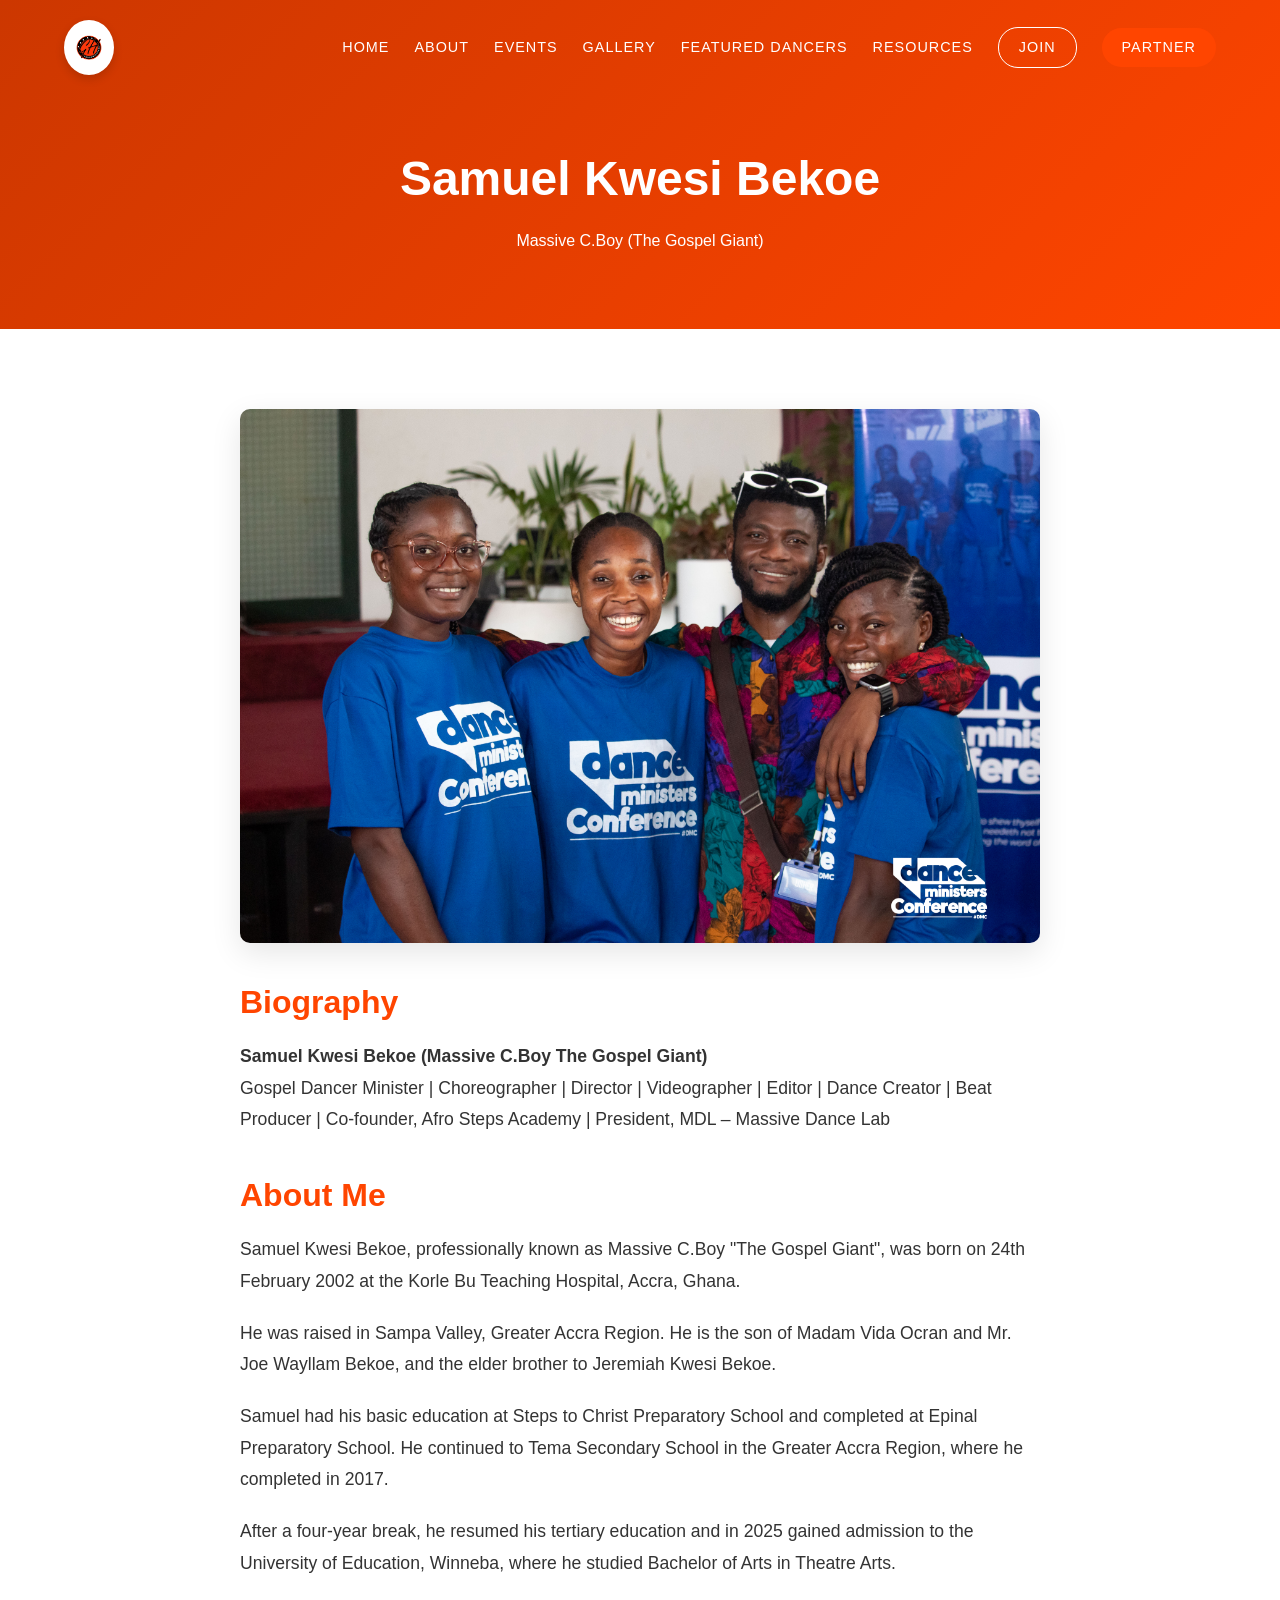
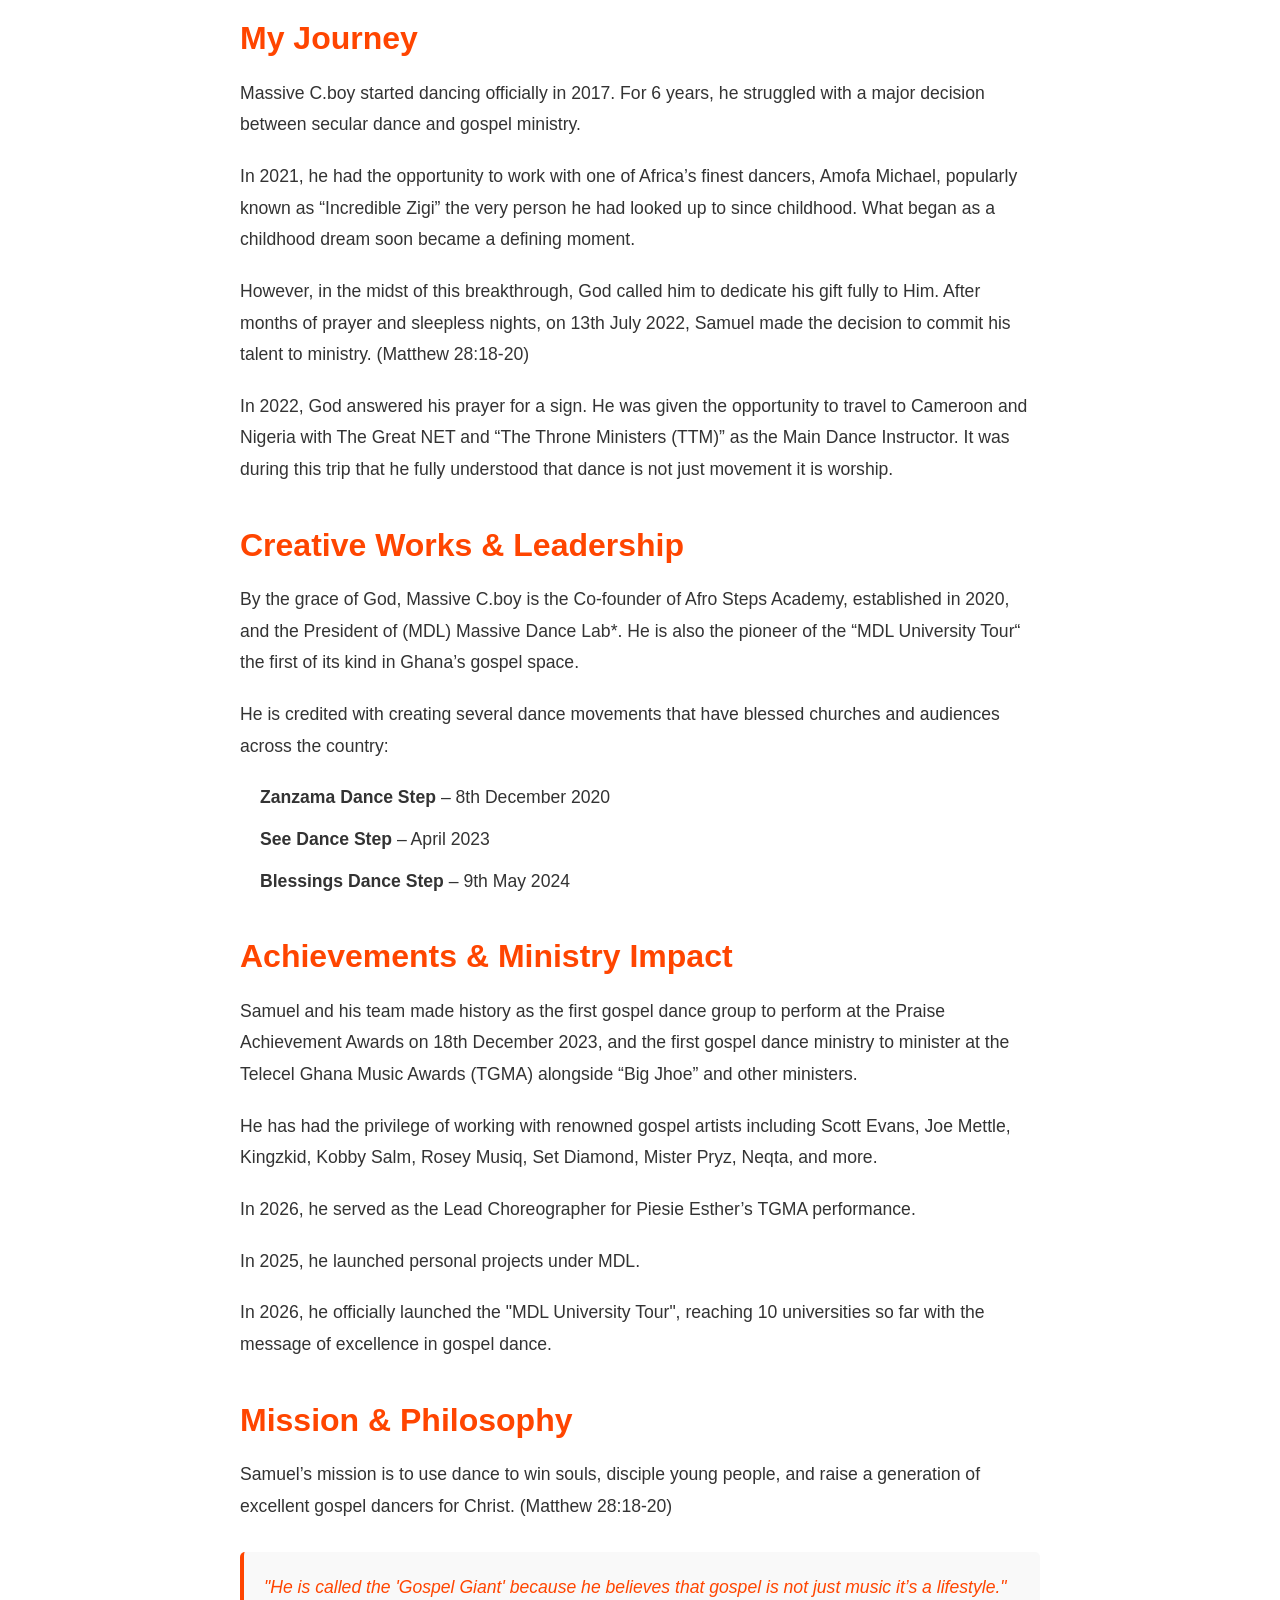
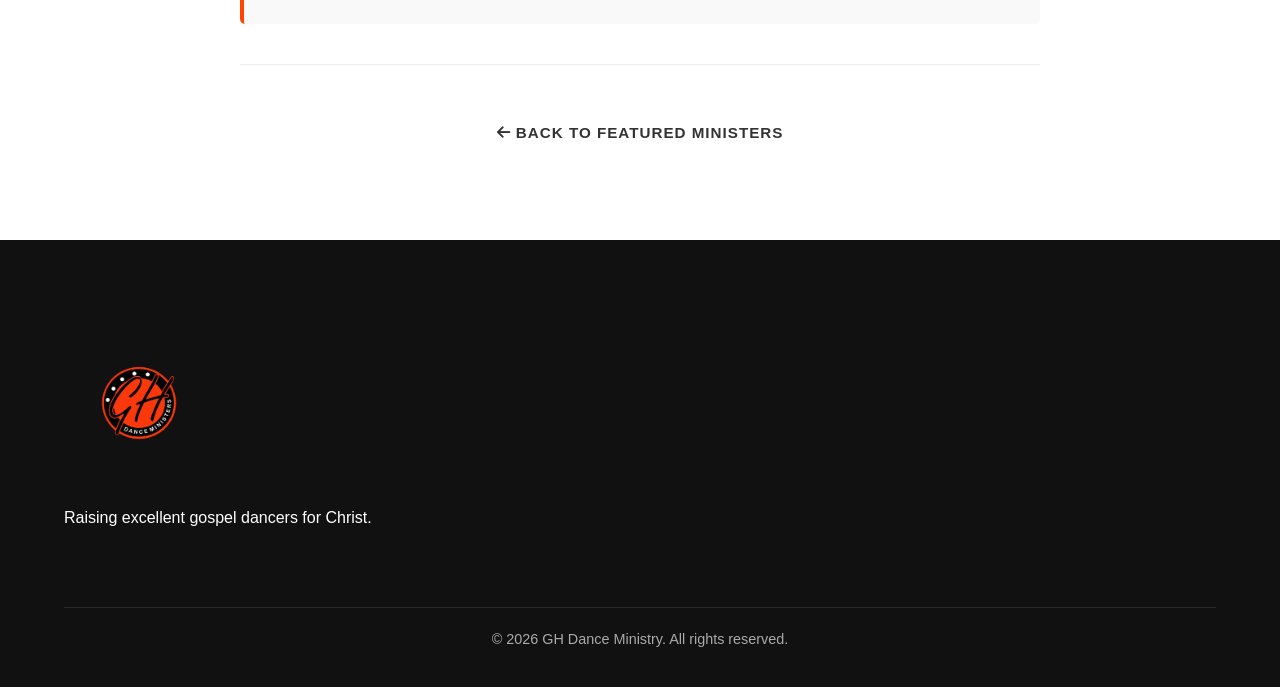
==== c-boy.html @ 47a5674b "Add Massive C.Boy featured profile" ====
<!DOCTYPE html>
<html lang="en">
<head>
    <meta charset="UTF-8">
    <meta name="viewport" content="width=device-width, initial-scale=1.0">
    <title>Massive C.Boy (The Gospel Giant) | GH Dance Ministry</title>
    <meta name="description" content="Biography and Journey of Samuel Kwesi Bekoe (Massive C.Boy The Gospel Giant), Gospel Dancer Minister, Choreographer, Director, and President of MDL.">
    <!-- Google Fonts -->
    <link rel="preconnect" href="https://fonts.googleapis.com">
    <link rel="preconnect" href="https://fonts.gstatic.com" crossorigin>
    <link href="https://fonts.googleapis.com/css2?family=Manrope:wght@300;400;500;600;700;800&display=swap" rel="stylesheet">
    <!-- Font Awesome for Icons -->
    <link rel="stylesheet" href="https://cdnjs.cloudflare.com/ajax/libs/font-awesome/6.4.0/css/all.min.css">
    <!-- Custom CSS -->
    <link rel="stylesheet" href="style.css">
    <style>
        .article-header {
            padding: 150px 0 60px;
            background: linear-gradient(135deg, var(--primary-dark), var(--primary-color));
            color: #fff;
            text-align: center;
        }
        .article-header h1 {
            font-size: 3rem;
            margin-bottom: 20px;
            font-family: var(--font-heading);
        }
        .article-content {
            padding: 80px 0;
            background: #fff;
        }
        .article-body {
            max-width: 800px;
            margin: 0 auto;
            font-size: 1.1rem;
            line-height: 1.8;
            color: var(--text-dark);
        }
        .profile-img-container {
            text-align: center;
            margin-bottom: 40px;
        }
        .profile-img-container img {
            max-width: 100%;
            border-radius: 10px;
            box-shadow: 0 10px 30px rgba(0,0,0,0.1);
        }
        .article-body h2 {
            font-family: var(--font-heading);
            color: var(--primary-color);
            margin-top: 40px;
            margin-bottom: 20px;
            font-size: 2rem;
        }
        .article-body h3 {
            font-family: var(--font-heading);
            color: var(--secondary-color);
            margin-top: 30px;
            margin-bottom: 15px;
            font-size: 1.5rem;
        }
        .article-body p {
            margin-bottom: 20px;
        }
        .article-body ul {
            margin-bottom: 20px;
            padding-left: 20px;
        }
        .article-body li {
            margin-bottom: 10px;
        }
        .article-body blockquote {
            border-left: 4px solid var(--primary-color);
            padding-left: 20px;
            margin: 30px 0;
            font-style: italic;
            color: var(--primary-color);
            background: #f9f9f9;
            padding: 20px;
            border-radius: 5px;
        }
        .article-body hr {
            border: 0;
            height: 1px;
            background: #eee;
            margin: 40px 0;
        }
    </style>
</head>
<body>
    <!-- Sticky Navigation -->
    <header class="navbar" id="navbar">
        <div class="container nav-container">
            <a href="index.html" class="logo">
                <img src="logo.png" alt="GH Dance Ministry Logo">
            </a>
            <button class="mobile-menu-toggle" aria-label="Toggle navigation">
                <i class="fas fa-bars"></i>
            </button>
            <nav class="nav-links">
                <a href="index.html#home">Home</a>
                <a href="index.html#about">About</a>
                <a href="index.html#events">Events</a>
                <a href="index.html#gallery">Gallery</a>
                <a href="index.html#featured">Featured Dancers</a>
                <a href="index.html#resources">Resources</a>
                <a href="index.html#join" class="btn-outline">Join</a>
                <a href="index.html#partner" class="btn-solid">Partner</a>
            </nav>
        </div>
    </header>

    <!-- Header Section -->
    <section class="article-header">
        <div class="container">
            <h1>Samuel Kwesi Bekoe</h1>
            <p>Massive C.Boy (The Gospel Giant)</p>
        </div>
    </section>

    <!-- Main Content -->
    <main class="article-content">
        <div class="container">
            <div class="article-body">
                <div class="profile-img-container">
                    <img src="1.jpg" alt="Massive C.Boy Profile">
                </div>

                <h2>Biography</h2>
                <p><strong>Samuel Kwesi Bekoe (Massive C.Boy The Gospel Giant)</strong><br>
                Gospel Dancer Minister | Choreographer | Director | Videographer | Editor | Dance Creator | Beat Producer | Co-founder, Afro Steps Academy | President, MDL – Massive Dance Lab</p>

                <h2>About Me</h2>
                <p>Samuel Kwesi Bekoe, professionally known as Massive C.Boy "The Gospel Giant", was born on 24th February 2002 at the Korle Bu Teaching Hospital, Accra, Ghana.</p>
                <p>He was raised in Sampa Valley, Greater Accra Region. He is the son of Madam Vida Ocran and Mr. Joe Wayllam Bekoe, and the elder brother to Jeremiah Kwesi Bekoe.</p>
                <p>Samuel had his basic education at Steps to Christ Preparatory School and completed at Epinal Preparatory School. He continued to Tema Secondary School in the Greater Accra Region, where he completed in 2017.</p>
                <p>After a four-year break, he resumed his tertiary education and in 2025 gained admission to the University of Education, Winneba, where he studied Bachelor of Arts in Theatre Arts.</p>

                <h2>My Journey</h2>
                <p>Massive C.boy started dancing officially in 2017. For 6 years, he struggled with a major decision between secular dance and gospel ministry.</p>
                <p>In 2021, he had the opportunity to work with one of Africa’s finest dancers, Amofa Michael, popularly known as “Incredible Zigi” the very person he had looked up to since childhood. What began as a childhood dream soon became a defining moment.</p>
                <p>However, in the midst of this breakthrough, God called him to dedicate his gift fully to Him. After months of prayer and sleepless nights, on 13th July 2022, Samuel made the decision to commit his talent to ministry. (Matthew 28:18-20)</p>
                <p>In 2022, God answered his prayer for a sign. He was given the opportunity to travel to Cameroon and Nigeria with The Great NET and “The Throne Ministers (TTM)” as the Main Dance Instructor. It was during this trip that he fully understood that dance is not just movement it is worship.</p>

                <h2>Creative Works & Leadership</h2>
                <p>By the grace of God, Massive C.boy is the Co-founder of Afro Steps Academy, established in 2020, and the President of (MDL) Massive Dance Lab*. He is also the pioneer of the “MDL University Tour“ the first of its kind in Ghana’s gospel space.</p>
                <p>He is credited with creating several dance movements that have blessed churches and audiences across the country:</p>
                <ul>
                    <li><strong>Zanzama Dance Step</strong> – 8th December 2020</li>
                    <li><strong>See Dance Step</strong> – April 2023</li>
                    <li><strong>Blessings Dance Step</strong> – 9th May 2024</li>
                </ul>

                <h2>Achievements & Ministry Impact</h2>
                <p>Samuel and his team made history as the first gospel dance group to perform at the Praise Achievement Awards on 18th December 2023, and the first gospel dance ministry to minister at the Telecel Ghana Music Awards (TGMA) alongside “Big Jhoe” and other ministers.</p>
                <p>He has had the privilege of working with renowned gospel artists including Scott Evans, Joe Mettle, Kingzkid, Kobby Salm, Rosey Musiq, Set Diamond, Mister Pryz, Neqta, and more.</p>
                <p>In 2026, he served as the Lead Choreographer for Piesie Esther’s TGMA performance.</p>
                <p>In 2025, he launched personal projects under MDL.</p>
                <p>In 2026, he officially launched the "MDL University Tour", reaching 10 universities so far with the message of excellence in gospel dance.</p>

                <h2>Mission & Philosophy</h2>
                <p>Samuel’s mission is to use dance to win souls, disciple young people, and raise a generation of excellent gospel dancers for Christ. (Matthew 28:18-20)</p>
                <blockquote>"He is called the 'Gospel Giant' because he believes that gospel is not just music it’s a lifestyle."</blockquote>

                <hr>

                <div style="text-align: center; margin-top: 40px;">
                    <a href="index.html#featured" class="btn btn-solid"><i class="fas fa-arrow-left"></i> Back to Featured Ministers</a>
                </div>
            </div>
        </div>
    </main>

    <!-- Footer -->
    <footer class="footer bg-dark">
        <div class="container">
            <div class="footer-grid">
                <div class="footer-col">
                    <img src="logo.png" alt="GH Dance Ministry Logo" style="max-width: 150px; margin-bottom: 20px;">
                    <p>Raising excellent gospel dancers for Christ.</p>
                </div>
            </div>
            <div class="footer-bottom">
                <p>&copy; 2026 GH Dance Ministry. All rights reserved.</p>
            </div>
        </div>
    </footer>

    <!-- Custom JS -->
    <script src="script.js"></script>
</body>
</html>
---- style.css ----
/* ==========================================================================
   CSS Variables & Base Styles
   ========================================================================== */
:root {
    --primary-color: #FF4500; /* Vibrant Orange from Logo */
    --primary-dark: #cc3700;
    --primary-light: #ff7340;
    --dark-bg: #111111;
    --light-bg: #f8f9fa;
    --text-dark: #333333;
    --text-light: #ffffff;
    --gray-medium: #777777;
    
    --font-heading: 'Sora', sans-serif;
    --font-body: 'Sora', sans-serif;
    
    --transition-fast: 0.3s ease;
    --transition-slow: 0.5s cubic-bezier(0.25, 0.46, 0.45, 0.94);
    
    --shadow-sm: 0 5px 15px rgba(0,0,0,0.05);
    --shadow-md: 0 10px 30px rgba(0,0,0,0.1);
    --shadow-lg: 0 20px 40px rgba(0,0,0,0.2);
}

* {
    margin: 0;
    padding: 0;
    box-sizing: border-box;
}

html {
    scroll-behavior: smooth;
    font-size: 16px;
}

body {
    font-family: var(--font-body);
    color: var(--text-dark);
    line-height: 1.6;
    background-color: #ffffff;
    overflow-x: hidden;
}

h1, h2, h3, h4, h5, h6 {
    font-family: var(--font-heading);
    font-weight: 700;
    line-height: 1.2;
    margin-bottom: 1rem;
}

p {
    margin-bottom: 1rem;
}

a {
    text-decoration: none;
    color: inherit;
    transition: var(--transition-fast);
}

ul {
    list-style: none;
}

img {
    max-width: 100%;
    height: auto;
    display: block;
}

.container {
    width: 90%;
    max-width: 1200px;
    margin: 0 auto;
}

.section-padding {
    padding: 100px 0;
}

.text-center { text-align: center; }
.text-left { text-align: left; }
.text-white { color: var(--text-light); }
.text-primary { color: var(--primary-color); }
.bg-light { background-color: var(--light-bg); }
.bg-dark { background-color: var(--dark-bg); color: var(--text-light); }
.bg-primary { background-color: var(--primary-color); color: var(--text-light); }
.mt-3 { margin-top: 1rem; }

/* ==========================================================================
   Buttons
   ========================================================================== */
.btn {
    display: inline-block;
    padding: 12px 30px;
    font-family: var(--font-body);
    font-weight: 600;
    font-size: 0.95rem;
    text-transform: uppercase;
    letter-spacing: 1px;
    border-radius: 50px;
    cursor: pointer;
    border: 2px solid transparent;
    transition: var(--transition-fast);
}

.btn-primary {
    background-color: var(--primary-color);
    color: var(--text-light);
}

.btn-primary:hover {
    background-color: var(--primary-dark);
    transform: translateY(-3px);
    box-shadow: 0 10px 20px rgba(255, 69, 0, 0.3);
}

.btn-secondary {
    background-color: var(--dark-bg);
    color: var(--text-light);
}

.btn-secondary:hover {
    background-color: #000;
    transform: translateY(-3px);
    box-shadow: 0 10px 20px rgba(0,0,0,0.2);
}

.btn-outline-light {
    border-color: var(--text-light);
    color: var(--text-light);
}

.btn-outline-light:hover {
    background-color: var(--text-light);
    color: var(--dark-bg);
}

.btn-outline-dark {
    border-color: var(--dark-bg);
    color: var(--dark-bg);
}

.btn-outline-dark:hover {
    background-color: var(--dark-bg);
    color: var(--text-light);
}

.btn-outline-primary {
    border-color: var(--primary-color);
    color: var(--primary-color);
}

.btn-outline-primary:hover {
    background-color: var(--primary-color);
    color: var(--text-light);
}

.btn-dark {
    background-color: var(--dark-bg);
    color: var(--text-light);
}

.btn-dark:hover {
    background-color: #000;
    box-shadow: 0 10px 20px rgba(0,0,0,0.3);
}

.btn-text {
    padding: 12px 15px;
    text-transform: none;
    letter-spacing: normal;
    font-weight: 600;
}

.btn-text:hover {
    color: var(--primary-color);
}

.btn-full {
    display: block;
    width: 100%;
    text-align: center;
}

/* ==========================================================================
   Navigation
   ========================================================================== */
.navbar {
    position: fixed;
    top: 0;
    left: 0;
    width: 100%;
    z-index: 1000;
    padding: 20px 0;
    transition: var(--transition-fast);
}

.navbar.scrolled {
    background-color: rgba(255, 255, 255, 0.95);
    backdrop-filter: blur(10px);
    padding: 15px 0;
    box-shadow: var(--shadow-sm);
}

.nav-container {
    display: flex;
    justify-content: space-between;
    align-items: center;
}

.logo {
    display: flex;
    align-items: center;
    gap: 10px;
    z-index: 1001;
}

.logo img {
    height: 55px;
    border-radius: 50%;
    transition: transform var(--transition-fast);
    box-shadow: 0 4px 10px rgba(0,0,0,0.15);
    background-color: #ffffff;
}

.logo img:hover {
    transform: scale(1.05);
}

.logo-circle {
    width: 40px;
    height: 40px;
    background-color: var(--primary-color);
    color: white;
    border-radius: 50%;
    display: flex;
    justify-content: center;
    align-items: center;
    font-family: var(--font-heading);
    font-weight: bold;
    font-size: 1.2rem;
}

.logo-text {
    font-family: var(--font-heading);
    font-size: 1.5rem;
    font-weight: 700;
    color: var(--text-light);
    transition: var(--transition-fast);
}

.navbar.scrolled .logo-text {
    color: var(--dark-bg);
}

.nav-links {
    display: flex;
    align-items: center;
    gap: 25px;
}

.nav-links a {
    color: var(--text-light);
    font-weight: 500;
    font-size: 0.9rem;
    text-transform: uppercase;
    letter-spacing: 1px;
    position: relative;
}

.navbar.scrolled .nav-links a {
    color: var(--text-dark);
}

.nav-links a:not(.btn-outline):not(.btn-solid)::after {
    content: '';
    position: absolute;
    bottom: -5px;
    left: 0;
    width: 0;
    height: 2px;
    background-color: var(--primary-color);
    transition: var(--transition-fast);
}

.nav-links a:not(.btn-outline):not(.btn-solid):hover::after {
    width: 100%;
}

.nav-links .btn-outline {
    border: 1px solid var(--text-light);
    padding: 8px 20px;
    border-radius: 20px;
}

.navbar.scrolled .nav-links .btn-outline {
    border-color: var(--dark-bg);
}

.nav-links .btn-solid {
    background-color: var(--primary-color);
    color: white !important;
    padding: 8px 20px;
    border-radius: 20px;
}

.nav-links .btn-solid:hover {
    background-color: var(--primary-dark);
}

.mobile-menu-toggle {
    display: none;
    background: none;
    border: none;
    color: var(--text-light);
    font-size: 1.5rem;
    cursor: pointer;
    z-index: 1001;
}

.navbar.scrolled .mobile-menu-toggle {
    color: var(--dark-bg);
}

/* ==========================================================================
   Hero Section & 3D Carousel
   ========================================================================== */
.hero {
    position: relative;
    padding-top: 150px;
    padding-bottom: 50px;
    overflow: hidden;
    display: flex;
    flex-direction: column;
    align-items: center;
}

.hero-bg {
    position: absolute;
    top: 0;
    left: 0;
    width: 100%;
    height: 100%;
    z-index: -1;
    overflow: hidden;
}

.hero-slider {
    display: flex;
    width: 400%;
    height: 100%;
    animation: slideShowContinuous 15s infinite;
}

@keyframes slideShowContinuous {
    0%, 25% { transform: translateX(0%); animation-timing-function: cubic-bezier(0.1, 0.9, 0.2, 1); }
    33.33%, 58.33% { transform: translateX(-25%); animation-timing-function: cubic-bezier(0.1, 0.9, 0.2, 1); }
    66.66%, 91.66% { transform: translateX(-50%); animation-timing-function: cubic-bezier(0.1, 0.9, 0.2, 1); }
    100% { transform: translateX(-75%); }
}

.hero-image {
    width: 25%;
    height: 100%;
    object-fit: cover;
    filter: brightness(0.6);
    animation: subtleZoom 15s linear infinite alternate;
}

@keyframes subtleZoom {
    0% { transform: scale(1); }
    100% { transform: scale(1.1); }
}

.hero-overlay {
    position: absolute;
    top: 0;
    left: 0;
    width: 100%;
    height: 100%;
    background: linear-gradient(to right, rgba(0,0,0,0.85) 0%, rgba(0,0,0,0.4) 100%);
}

.hero-pretitle {
    font-size: 0.85rem;
    font-weight: 700;
    letter-spacing: 2px;
    text-transform: uppercase;
    color: var(--text-light);
    margin-bottom: 15px;
    opacity: 0.8;
}

.hero-content-new {
    max-width: 800px;
    margin-bottom: 20px;
}

.hero-title {
    font-size: clamp(3rem, 6vw, 5rem);
    font-family: 'Sora', sans-serif;
    font-weight: 800;
    margin-bottom: 20px;
    color: var(--text-light);
}

.hero-subtext {
    font-size: 1.25rem;
    margin-bottom: 30px;
    opacity: 0.9;
    color: var(--text-light);
}

.hero-buttons {
    display: flex;
    justify-content: flex-start;
    gap: 15px;
    margin-bottom: 40px;
}

.scene {
    width: 100vw;
    height: 350px;
    perspective: 1200px;
    display: flex;
    justify-content: center;
    align-items: center;
    margin: 30px 0 60px;
}

.carousel {
    width: 250px;
    height: 350px;
    position: relative;
    transform-style: preserve-3d;
    animation: spin 30s infinite linear;
}

.carousel__cell {
    position: absolute;
    width: 250px;
    height: 350px;
    left: 0;
    top: 0;
    border-radius: 15px;
    overflow: hidden;
    box-shadow: 0 15px 35px rgba(0,0,0,0.4);
    transform: rotateY(calc(var(--i) * 45deg)) translateZ(400px);
    transition: transform 0.5s;
}

.carousel__cell img {
    width: 100%;
    height: 100%;
    object-fit: cover;
}

@keyframes spin {
    from { transform: translateZ(-400px) rotateY(0deg); }
    to { transform: translateZ(-400px) rotateY(-360deg); }
}

.live-counter-new {
    display: flex;
    justify-content: center;
    gap: 60px;
    padding-top: 30px;
    border-top: 1px solid rgba(255,255,255,0.1);
}

.counter-item {
    display: flex;
    flex-direction: column;
    align-items: center;
    text-align: center;
}

.counter-num-wrap {
    display: flex;
    align-items: baseline;
    justify-content: center;
    gap: 0;
}

.counter-item .count, .counter-item .plus {
    font-family: var(--font-heading);
    font-size: 2.8rem;
    font-weight: 800;
    color: var(--primary-color);
    line-height: 1;
}

.counter-item .plus {
    margin-left: 2px;
}

.counter-item .count-label {
    font-size: 0.85rem;
    text-transform: uppercase;
    letter-spacing: 1px;
    opacity: 0.8;
    color: var(--text-light);
}

/* Animations */
.animate-up {
    opacity: 0;
    transform: translateY(40px);
    animation: fadeUp 1.2s cubic-bezier(0.2, 0.8, 0.2, 1) forwards;
}

.scroll-fade {
    opacity: 0;
    transform: translateY(40px);
    transition: opacity 1s cubic-bezier(0.2, 0.8, 0.2, 1), transform 1s cubic-bezier(0.2, 0.8, 0.2, 1);
}

.scroll-fade.show {
    opacity: 1;
    transform: translateY(0);
}

.delay-1 { animation-delay: 0.2s; }
.delay-2 { animation-delay: 0.4s; }
.delay-3 { animation-delay: 0.6s; }

@keyframes fadeUp {
    to {
        opacity: 1;
        transform: translateY(0);
    }
}

/* ==========================================================================
   About Section
   ========================================================================== */
.about-container {
    display: grid;
    grid-template-columns: 1fr 1fr;
    gap: 60px;
    align-items: center;
}

.about-image-wrapper {
    position: relative;
}

.about-image {
    border-radius: 10px;
    box-shadow: var(--shadow-md);
    position: relative;
    z-index: 2;
}

.image-accent {
    position: absolute;
    bottom: -20px;
    right: -20px;
    width: 60%;
    height: 60%;
    background-color: var(--primary-color);
    border-radius: 10px;
    z-index: 1;
}

.section-title {
    font-size: 2.5rem;
    margin-bottom: 20px;
    position: relative;
    display: inline-block;
}

.section-title::after {
    content: '';
    display: block;
    width: 60px;
    height: 4px;
    background-color: var(--primary-color);
    margin-top: 10px;
}

.text-center.section-title::after {
    margin: 10px auto 0;
}

.lead-text {
    font-size: 1.25rem;
    font-weight: 500;
    color: var(--primary-color);
    margin-bottom: 20px;
}

.about-buttons {
    margin-top: 30px;
    display: flex;
    gap: 20px;
    align-items: center;
}

/* ==========================================================================
   Mission / Vision / Values
   ========================================================================== */
.mvv-grid {
    display: grid;
    grid-template-columns: repeat(auto-fit, minmax(300px, 1fr));
    gap: 30px;
}

.mvv-card {
    background: white;
    padding: 40px;
    border-radius: 15px;
    box-shadow: var(--shadow-sm);
    transition: var(--transition-fast);
    text-align: center;
    border-top: 4px solid transparent;
}

.mvv-card:hover {
    transform: translateY(-10px);
    box-shadow: var(--shadow-lg);
    border-top-color: var(--primary-color);
}

.card-icon {
    font-size: 2.5rem;
    color: var(--primary-color);
    margin-bottom: 20px;
}

.values-list {
    display: flex;
    flex-wrap: wrap;
    justify-content: center;
    gap: 10px;
    margin-top: 15px;
}

.values-list li {
    background-color: var(--light-bg);
    padding: 5px 15px;
    border-radius: 20px;
    font-size: 0.85rem;
    font-weight: 600;
    color: var(--dark-bg);
}

/* ==========================================================================
   Why We Exist
   ========================================================================== */
.why-content {
    display: grid;
    grid-template-columns: 1fr 1fr;
    gap: 40px;
    margin-top: 40px;
}

.why-problem, .why-solution {
    background: white;
    padding: 40px;
    border-radius: 15px;
    box-shadow: var(--shadow-sm);
}

.why-problem h3 { color: #dc3545; }
.why-solution h3 { color: #28a745; }

.check-list li {
    margin-bottom: 15px;
    display: flex;
    align-items: flex-start;
    gap: 10px;
}

.error-list i { color: #dc3545; margin-top: 5px; }
.success-list i { color: #28a745; margin-top: 5px; }

/* ==========================================================================
   What We Do
   ========================================================================== */
.services-grid {
    display: grid;
    grid-template-columns: repeat(auto-fit, minmax(250px, 1fr));
    gap: 30px;
    margin-top: 50px;
}

.service-card {
    background-color: rgba(255,255,255,0.05);
    padding: 30px;
    border-radius: 10px;
    text-align: center;
    transition: var(--transition-fast);
    border: 1px solid rgba(255,255,255,0.1);
}

.service-card:hover {
    background-color: rgba(255,255,255,0.1);
    transform: translateY(-5px);
}

.service-card i {
    font-size: 2rem;
    color: var(--primary-color);
    margin-bottom: 20px;
}

.service-card h4 {
    margin-bottom: 15px;
    color: var(--text-light);
}

/* ==========================================================================
   Events
   ========================================================================== */
.events-grid {
    display: grid;
    grid-template-columns: repeat(auto-fit, minmax(300px, 1fr));
    gap: 30px;
    margin-top: 50px;
}

.event-card {
    background: white;
    border-radius: 15px;
    overflow: hidden;
    box-shadow: var(--shadow-sm);
    transition: var(--transition-fast);
}

.event-card:hover {
    box-shadow: var(--shadow-lg);
}

.event-img {
    position: relative;
    height: 200px;
}

.event-img img {
    width: 100%;
    height: 100%;
    object-fit: cover;
}

.event-date {
    position: absolute;
    top: 20px;
    left: 20px;
    background: var(--primary-color);
    color: white;
    padding: 10px;
    border-radius: 10px;
    text-align: center;
    min-width: 60px;
    box-shadow: var(--shadow-md);
}

.event-date .day {
    display: block;
    font-size: 1.5rem;
    font-weight: 700;
    line-height: 1;
}

.event-date .month {
    font-size: 0.8rem;
    text-transform: uppercase;
    font-weight: 600;
}

.event-info {
    padding: 25px;
}

.event-info h3 {
    font-size: 1.25rem;
    margin-bottom: 10px;
}

.location {
    color: var(--gray-medium);
    font-size: 0.9rem;
    margin-bottom: 20px;
}

.location i {
    color: var(--primary-color);
    margin-right: 5px;
}

/* ==========================================================================
   Gallery
   ========================================================================== */
.gallery-grid {
    display: grid;
    grid-template-columns: repeat(auto-fill, minmax(250px, 1fr));
    grid-auto-rows: 200px;
    grid-auto-flow: dense;
    gap: 20px;
    margin-top: 50px;
}

.gallery-img {
    width: 100%;
    height: 100%;
    object-fit: cover;
    transition: var(--transition-fast);
    cursor: pointer;
}

.gallery-item {
    position: relative;
    border-radius: 10px;
    overflow: hidden;
    cursor: pointer;
}

.gallery-item:hover .gallery-img {
    transform: scale(1.05);
}

.gallery-caption {
    position: absolute;
    bottom: 0;
    left: 0;
    right: 0;
    background: linear-gradient(to top, rgba(0,0,0,0.8), transparent);
    color: white;
    padding: 20px 15px 10px;
    font-size: 0.9rem;
    font-weight: 600;
    transform: translateY(100%);
    transition: transform 0.3s ease;
}

.gallery-item:hover .gallery-caption {
    transform: translateY(0);
}


.row-span-2 { grid-row: span 2; }
.col-span-2 { grid-column: span 2; }

@media (max-width: 768px) {
    .row-span-2, .col-span-2 {
        grid-row: span 1;
        grid-column: span 1;
    }
}

/* ==========================================================================
   Testimonials
   ========================================================================== */
.testimony-grid {
    display: grid;
    grid-template-columns: repeat(auto-fit, minmax(350px, 1fr));
    gap: 40px;
    margin-top: 50px;
}

.testimony-card {
    background: white;
    padding: 40px;
    border-radius: 15px;
    box-shadow: var(--shadow-md);
    position: relative;
}

.testimony-card::before {
    content: '\201C';
    font-family: var(--font-heading);
    font-size: 6rem;
    color: rgba(255, 69, 0, 0.1);
    position: absolute;
    top: -10px;
    left: 20px;
    line-height: 1;
}

.quote {
    font-size: 1.1rem;
    font-style: italic;
    margin-bottom: 30px;
    position: relative;
    z-index: 2;
}

.testifier {
    display: flex;
    align-items: center;
    gap: 15px;
}

.testifier img {
    width: 60px;
    height: 60px;
    border-radius: 50%;
    object-fit: cover;
}

.testifier h4 {
    margin: 0;
    font-size: 1.1rem;
}

.testifier span {
    font-size: 0.85rem;
    color: var(--gray-medium);
}

/* ==========================================================================
   Featured Dancers
   ========================================================================== */
.featured-grid {
    display: grid;
    grid-template-columns: repeat(auto-fit, minmax(280px, 1fr));
    gap: 30px;
    margin-top: 50px;
}

.featured-card {
    background: #1a1a1a;
    border-radius: 10px;
    overflow: hidden;
    transition: var(--transition-fast);
}

.featured-card:hover {
    transform: translateY(-5px);
    box-shadow: var(--shadow-md);
}

.featured-card img {
    width: 100%;
    height: 250px;
    object-fit: cover;
}

.featured-info {
    padding: 25px;
    text-align: center;
}

.featured-info h4 {
    margin-bottom: 5px;
}

.featured-info p {
    color: var(--gray-medium);
    font-size: 0.9rem;
    margin-bottom: 15px;
}

/* ==========================================================================
   Blog
   ========================================================================== */
.blog-grid {
    display: grid;
    grid-template-columns: repeat(auto-fit, minmax(350px, 1fr));
    gap: 40px;
    margin-top: 50px;
}

.blog-card {
    background: white;
    border-radius: 15px;
    overflow: hidden;
    box-shadow: var(--shadow-sm);
}

.blog-img {
    height: 250px;
    overflow: hidden;
}

.blog-img img {
    width: 100%;
    height: 100%;
    object-fit: cover;
    transition: var(--transition-slow);
}

.blog-card:hover .blog-img img {
    transform: scale(1.05);
}

.blog-content {
    padding: 30px;
}

.category {
    color: var(--primary-color);
    font-size: 0.8rem;
    font-weight: 700;
    text-transform: uppercase;
    letter-spacing: 1px;
    margin-bottom: 10px;
    display: inline-block;
}

.blog-content h3 {
    font-size: 1.3rem;
    margin-bottom: 20px;
}

.read-more {
    font-weight: 600;
    color: var(--dark-bg);
    display: inline-flex;
    align-items: center;
    gap: 5px;
}

.read-more:hover {
    color: var(--primary-color);
}

/* ==========================================================================
   Join Form
   ========================================================================== */
.join {
    position: relative;
    overflow: hidden;
}

.join-content {
    text-align: center;
    margin-bottom: 40px;
}

.join-form {
    max-width: 700px;
    margin: 0 auto;
    background: white;
    padding: 40px;
    border-radius: 15px;
    box-shadow: var(--shadow-lg);
}

.form-row {
    display: grid;
    grid-template-columns: 1fr 1fr;
    gap: 20px;
    margin-bottom: 20px;
}

input, textarea {
    width: 100%;
    padding: 15px;
    border: 1px solid #ddd;
    border-radius: 5px;
    font-family: var(--font-body);
    font-size: 1rem;
    transition: var(--transition-fast);
}

textarea {
    margin-bottom: 20px;
    resize: vertical;
}

input:focus, textarea:focus {
    outline: none;
    border-color: var(--primary-color);
    box-shadow: 0 0 0 3px rgba(255, 69, 0, 0.1);
}

@media (max-width: 600px) {
    .form-row {
        grid-template-columns: 1fr;
    }
}

/* ==========================================================================
   Partner & Contact
   ========================================================================== */
.partner-grid, .contact-grid {
    display: grid;
    grid-template-columns: 1fr 1fr;
    gap: 40px;
}

.partner-card {
    padding: 40px;
    border-radius: 15px;
    box-shadow: var(--shadow-sm);
    text-align: center;
    border: 1px solid #eee;
}

.icon-wrap {
    width: 80px;
    height: 80px;
    background: rgba(255, 69, 0, 0.1);
    color: var(--primary-color);
    border-radius: 50%;
    display: flex;
    justify-content: center;
    align-items: center;
    font-size: 2rem;
    margin: 0 auto 20px;
}

.donation-options {
    display: flex;
    justify-content: center;
    gap: 15px;
    margin-top: 20px;
}

.small-text {
    font-size: 0.85rem;
    color: var(--gray-medium);
}

.faq-item {
    margin-bottom: 20px;
    border-bottom: 1px solid #ddd;
    padding-bottom: 20px;
}

.faq-item h4 {
    margin-bottom: 10px;
    color: var(--dark-bg);
}

.contact-info {
    margin-bottom: 30px;
}

.contact-info p {
    font-size: 1.1rem;
    margin-bottom: 10px;
}

.contact-info i {
    color: var(--primary-color);
    margin-right: 10px;
}

.contact-form {
    display: flex;
    flex-direction: column;
    gap: 15px;
}

/* ==========================================================================
   Footer
   ========================================================================== */
.footer {
    padding: 80px 0 20px;
}

.footer-grid {
    display: grid;
    grid-template-columns: 2fr 1fr 1.5fr;
    gap: 40px;
    margin-bottom: 60px;
}

.footer-brand p {
    color: #aaaaaa;
    margin: 20px 0;
    max-width: 300px;
}

.social-icons {
    display: flex;
    gap: 15px;
}

.social-icons a {
    width: 40px;
    height: 40px;
    background: rgba(255,255,255,0.1);
    display: flex;
    justify-content: center;
    align-items: center;
    border-radius: 50%;
    color: white;
}

.social-icons a:hover {
    background: var(--primary-color);
}

.footer h4 {
    font-family: var(--font-heading);
    font-size: 1.2rem;
    margin-bottom: 20px;
    position: relative;
    padding-bottom: 10px;
}

.footer h4::after {
    content: '';
    position: absolute;
    bottom: 0;
    left: 0;
    width: 30px;
    height: 2px;
    background: var(--primary-color);
}

.footer-links {
    display: flex;
    flex-direction: column;
    gap: 10px;
}

.footer-links a {
    color: #aaaaaa;
}

.footer-links a:hover {
    color: var(--primary-color);
    padding-left: 5px;
}

.newsletter-form {
    display: flex;
    margin-top: 15px;
}

.newsletter-form input {
    border-radius: 5px 0 0 5px;
    border: none;
    background: rgba(255,255,255,0.1);
    color: white;
}

.newsletter-form button {
    background: var(--primary-color);
    color: white;
    border: none;
    padding: 0 20px;
    border-radius: 0 5px 5px 0;
    cursor: pointer;
    transition: var(--transition-fast);
}

.newsletter-form button:hover {
    background: var(--primary-dark);
}

.footer-bottom {
    text-align: center;
    padding-top: 20px;
    border-top: 1px solid rgba(255,255,255,0.1);
    color: #aaaaaa;
    font-size: 0.9rem;
}

/* ==========================================================================
   Responsive
   ========================================================================== */
@media (max-width: 992px) {
    .about-container, .why-content, .partner-grid, .contact-grid {
        grid-template-columns: 1fr;
    }
    
    .footer-grid {
        grid-template-columns: 1fr 1fr;
    }
}

@media (max-width: 768px) {
    .nav-links {
        position: fixed;
        top: 0;
        right: -100%;
        width: 80%;
        max-width: 300px;
        height: 100vh;
        background: white;
        flex-direction: column;
        justify-content: center;
        padding: 40px;
        box-shadow: -5px 0 15px rgba(0,0,0,0.1);
        transition: 0.4s ease;
    }
    
    .nav-links.active {
        right: 0;
    }
    
    .nav-links a {
        color: var(--dark-bg);
        font-size: 1.1rem;
    }
    
    .mobile-menu-toggle {
        display: block;
    }
    
    .hero-title {
        font-size: 2.5rem;
    }
    
    .live-counter {
        flex-direction: column;
        gap: 20px;
    }

    .live-counter-new {
        flex-direction: row;
        gap: 10px;
        justify-content: space-between;
    }
    
    .live-counter-new .counter-item .count, 
    .live-counter-new .counter-item .plus {
        font-size: 1.5rem;
    }

    .live-counter-new .count-label {
        font-size: 0.75rem;
    }
    
    .footer-grid {
        grid-template-columns: 1fr;
    }
}

/* About Subsections: Story & Team */
.section-padding-top {
    padding-top: 60px;
}

.sub-section-title {
    font-size: 2rem;
    margin-bottom: 25px;
    position: relative;
}

.story-grid {
    display: grid;
    grid-template-columns: 1.2fr 0.8fr;
    gap: 40px;
    align-items: center;
}

.founder-quote {
    font-size: 1.25rem;
    font-style: italic;
    border-left: 4px solid var(--primary-color);
    padding-left: 20px;
    margin: 0;
    color: var(--text-dark);
}

.founder-quote cite {
    display: block;
    font-size: 0.9rem;
    font-style: normal;
    font-weight: 700;
    margin-top: 10px;
    color: var(--gray-medium);
}

.team-grid {
    display: grid;
    grid-template-columns: repeat(auto-fit, minmax(220px, 1fr));
    gap: 30px;
    margin-top: 40px;
}

.team-card {
    text-align: center;
    background: #ffffff;
    padding: 20px;
    border-radius: 12px;
    box-shadow: var(--shadow-sm);
    transition: var(--transition-fast);
    border-top: 4px solid transparent;
}

.team-card:hover {
    transform: translateY(-10px);
    box-shadow: var(--shadow-lg);
    border-top-color: var(--primary-color);
}

.team-img-wrap {
    width: 130px;
    height: 130px;
    margin: 0 auto 20px;
    border-radius: 50%;
    overflow: hidden;
    border: 3px solid var(--primary-color);
}

.team-img {
    width: 100%;
    height: 100%;
    object-fit: cover;
}

.team-card h4 {
    margin-bottom: 5px;
    font-size: 1.15rem;
}

.team-role {
    font-size: 0.85rem;
    color: var(--primary-color);
    font-weight: 600;
    text-transform: uppercase;
    letter-spacing: 0.5px;
}

.footer-logo-wrap {
    display: inline-flex;
    align-items: center;
    gap: 15px;
    margin-bottom: 20px;
}

.footer-logo-wrap .logo-text {
    color: var(--text-light) !important;
    margin-bottom: 0;
}

.footer-logo {
    height: 50px;
    border-radius: 50%;
    background-color: #ffffff;
}

@media (max-width: 768px) {
    .story-grid {
        grid-template-columns: 1fr;
    }
}

/* ==========================================================================
   Scroll-to-Top Button
   ========================================================================== */
.scroll-to-top {
    position: fixed;
    bottom: 30px;
    right: 30px;
    width: 50px;
    height: 50px;
    background: var(--primary-color);
    color: #fff;
    border: none;
    border-radius: 50%;
    font-size: 1.2rem;
    cursor: pointer;
    display: flex;
    align-items: center;
    justify-content: center;
    box-shadow: 0 4px 15px rgba(255, 69, 0, 0.4);
    opacity: 0;
    visibility: hidden;
    transform: translateY(20px);
    transition: all 0.4s ease;
    z-index: 999;
}

.scroll-to-top.visible {
    opacity: 1;
    visibility: visible;
    transform: translateY(0);
}

.scroll-to-top:hover {
    background: var(--primary-dark);
    transform: translateY(-3px);
    box-shadow: 0 8px 25px rgba(255, 69, 0, 0.5);
}

/* ==========================================================================
   Mobile Overflow & Responsive Fixes
   ========================================================================== */
html, body {
    overflow-x: hidden;
    width: 100%;
}

@media (max-width: 576px) {
    /* Prevent horizontal scrolling and fix large grid templates */
    .testimony-grid,
    .blog-grid,
    .event-grid,
    .gallery-grid,
    .why-grid,
    .gallery-masonry,
    .team-grid,
    .story-grid {
        grid-template-columns: 1fr !important;
    }

    .container {
        width: 100%;
        padding-left: 15px;
        padding-right: 15px;
    }
}

/* ==========================================================================
   Lightbox (Full Screen Image Viewer)
   ========================================================================== */
.lightbox {
    display: none;
    position: fixed;
    z-index: 2000;
    padding-top: 60px;
    left: 0;
    top: 0;
    width: 100%;
    height: 100%;
    overflow: auto;
    background-color: rgba(0, 0, 0, 0.9);
}

.lightbox-content {
    margin: auto;
    display: block;
    width: 90%;
    max-width: 900px;
    max-height: 80vh;
    object-fit: contain;
    animation: zoom 0.3s ease;
}

@keyframes zoom {
    from {transform: scale(0.1)} 
    to {transform: scale(1)}
}

.lightbox-close {
    position: absolute;
    top: 15px;
    right: 35px;
    color: #f1f1f1;
    font-size: 40px;
    font-weight: bold;
    transition: 0.3s;
    cursor: pointer;
}

.lightbox-close:hover,
.lightbox-close:focus {
    color: var(--primary-color);
    text-decoration: none;
    cursor: pointer;
}

.gallery-img {
    cursor: pointer;
    transition: 0.3s;
}

.gallery-img:hover {
    opacity: 0.7;
}
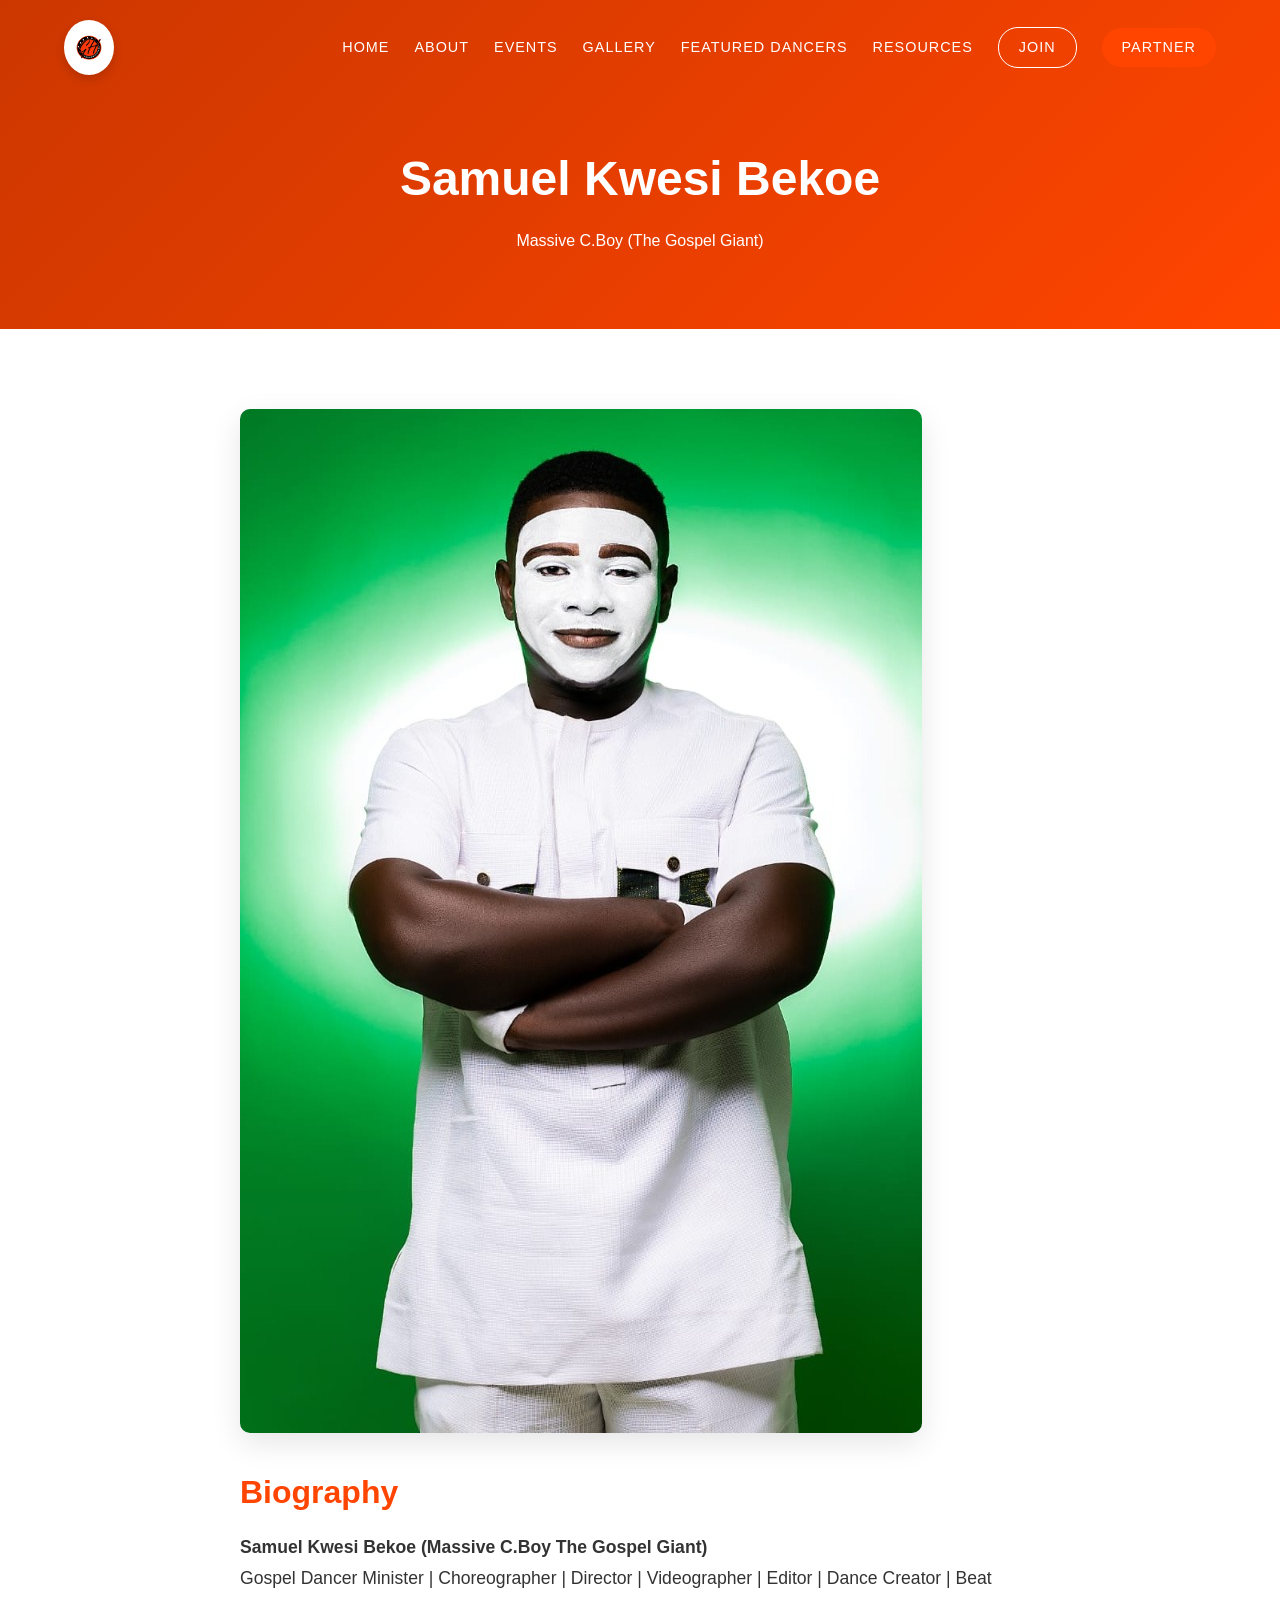
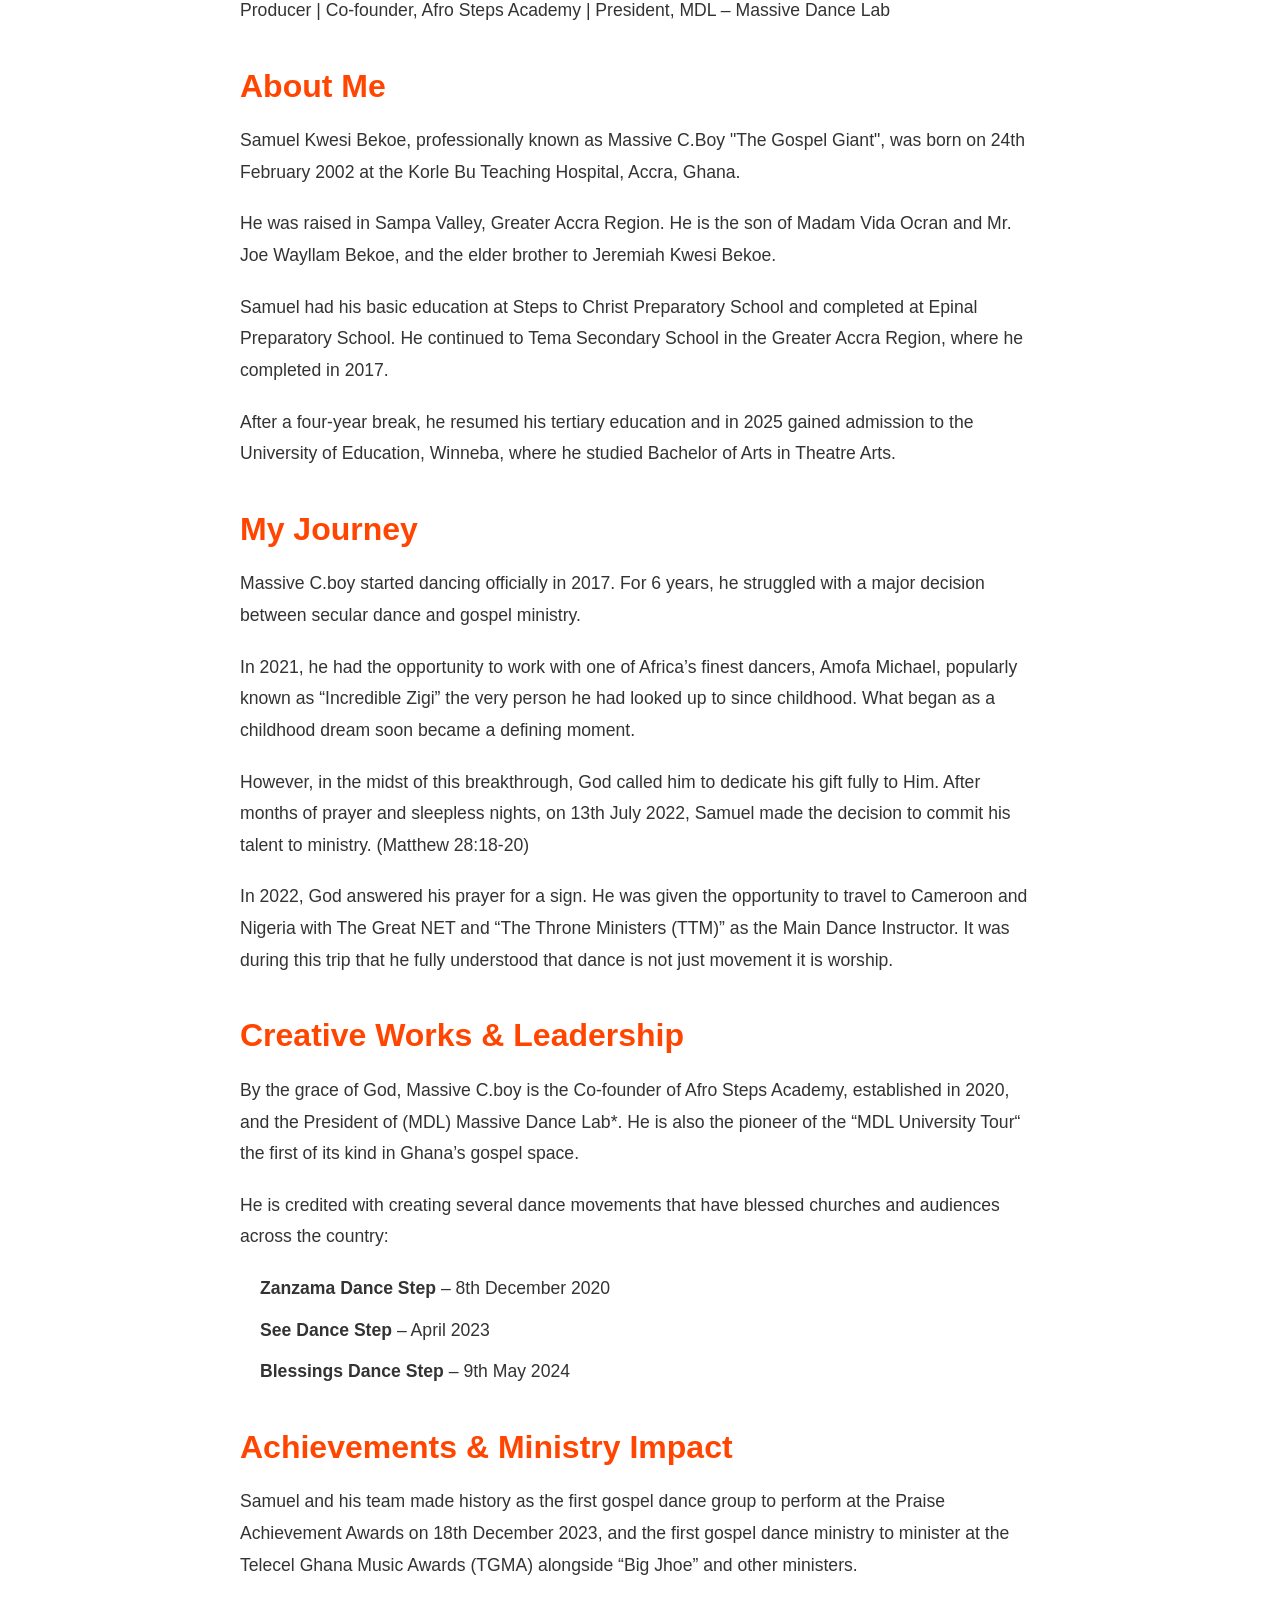
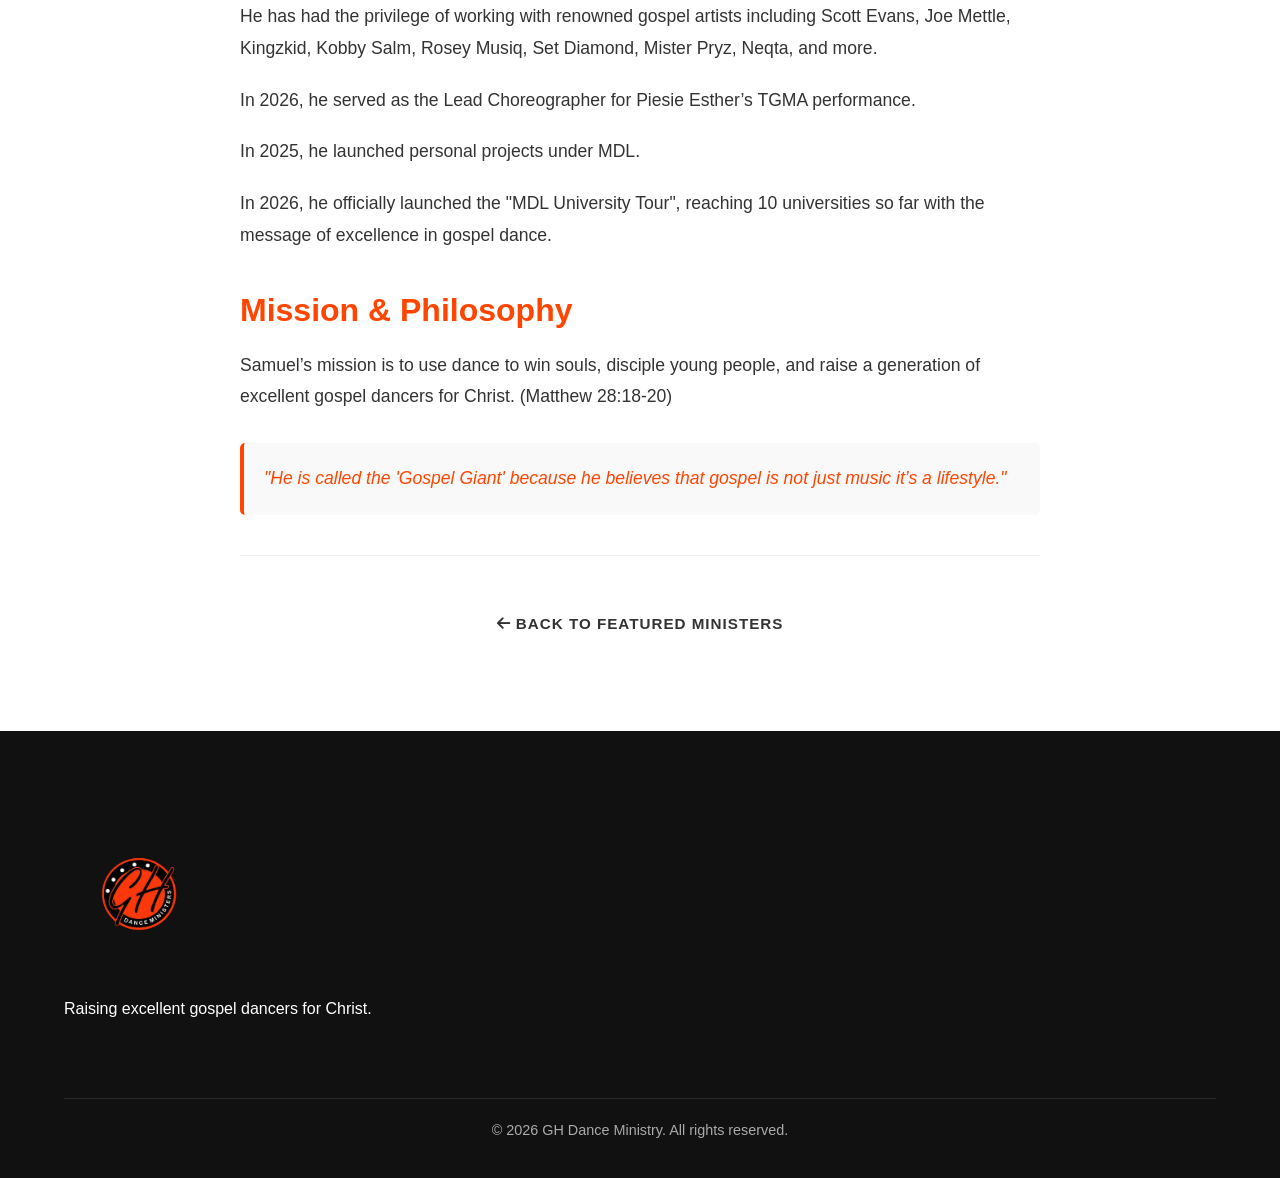
==== commit 11d0293d: "Fix image for Massive C.Boy to president.jpg" ====
--- a/c-boy.html
+++ b/c-boy.html
@@ -123,7 +123,7 @@
         <div class="container">
             <div class="article-body">
                 <div class="profile-img-container">
-                    <img src="1.jpg" alt="Massive C.Boy Profile">
+                    <img src="president.jpg" alt="Massive C.Boy Profile">
                 </div>
 
                 <h2>Biography</h2>
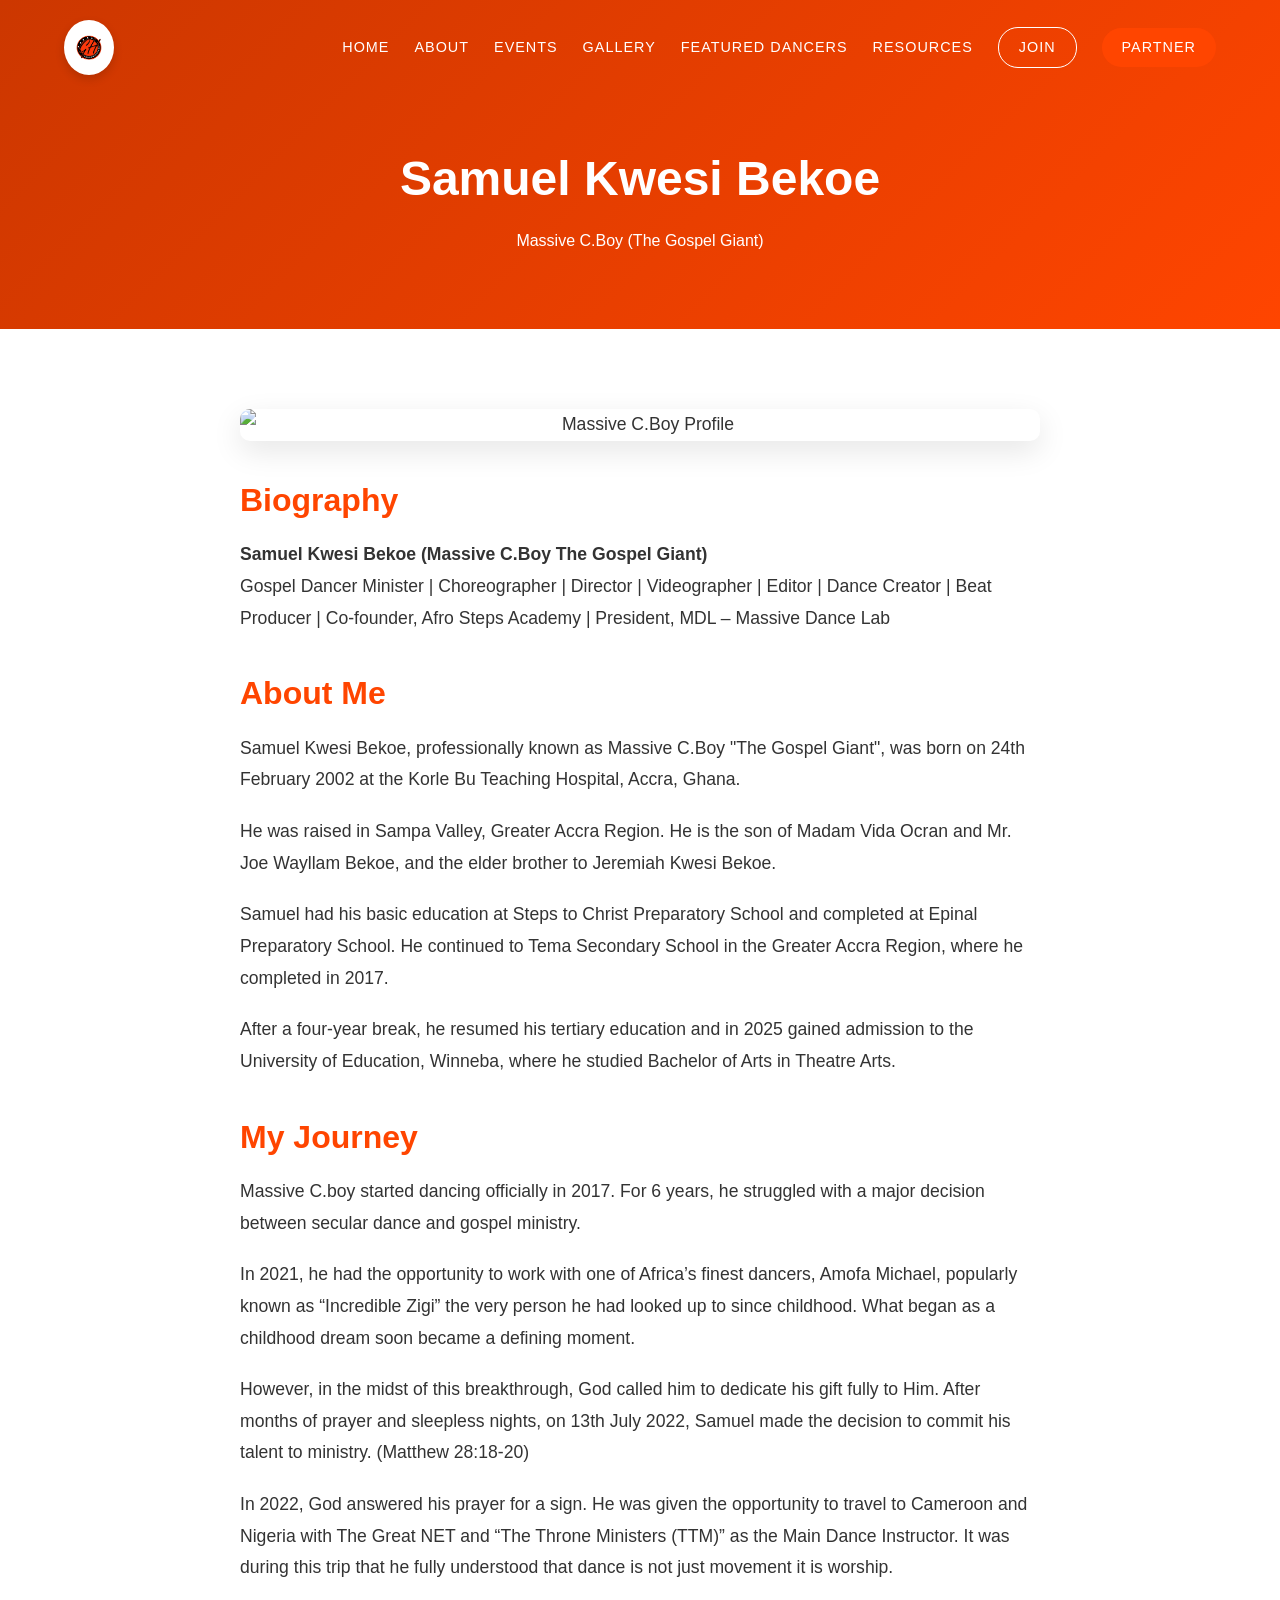
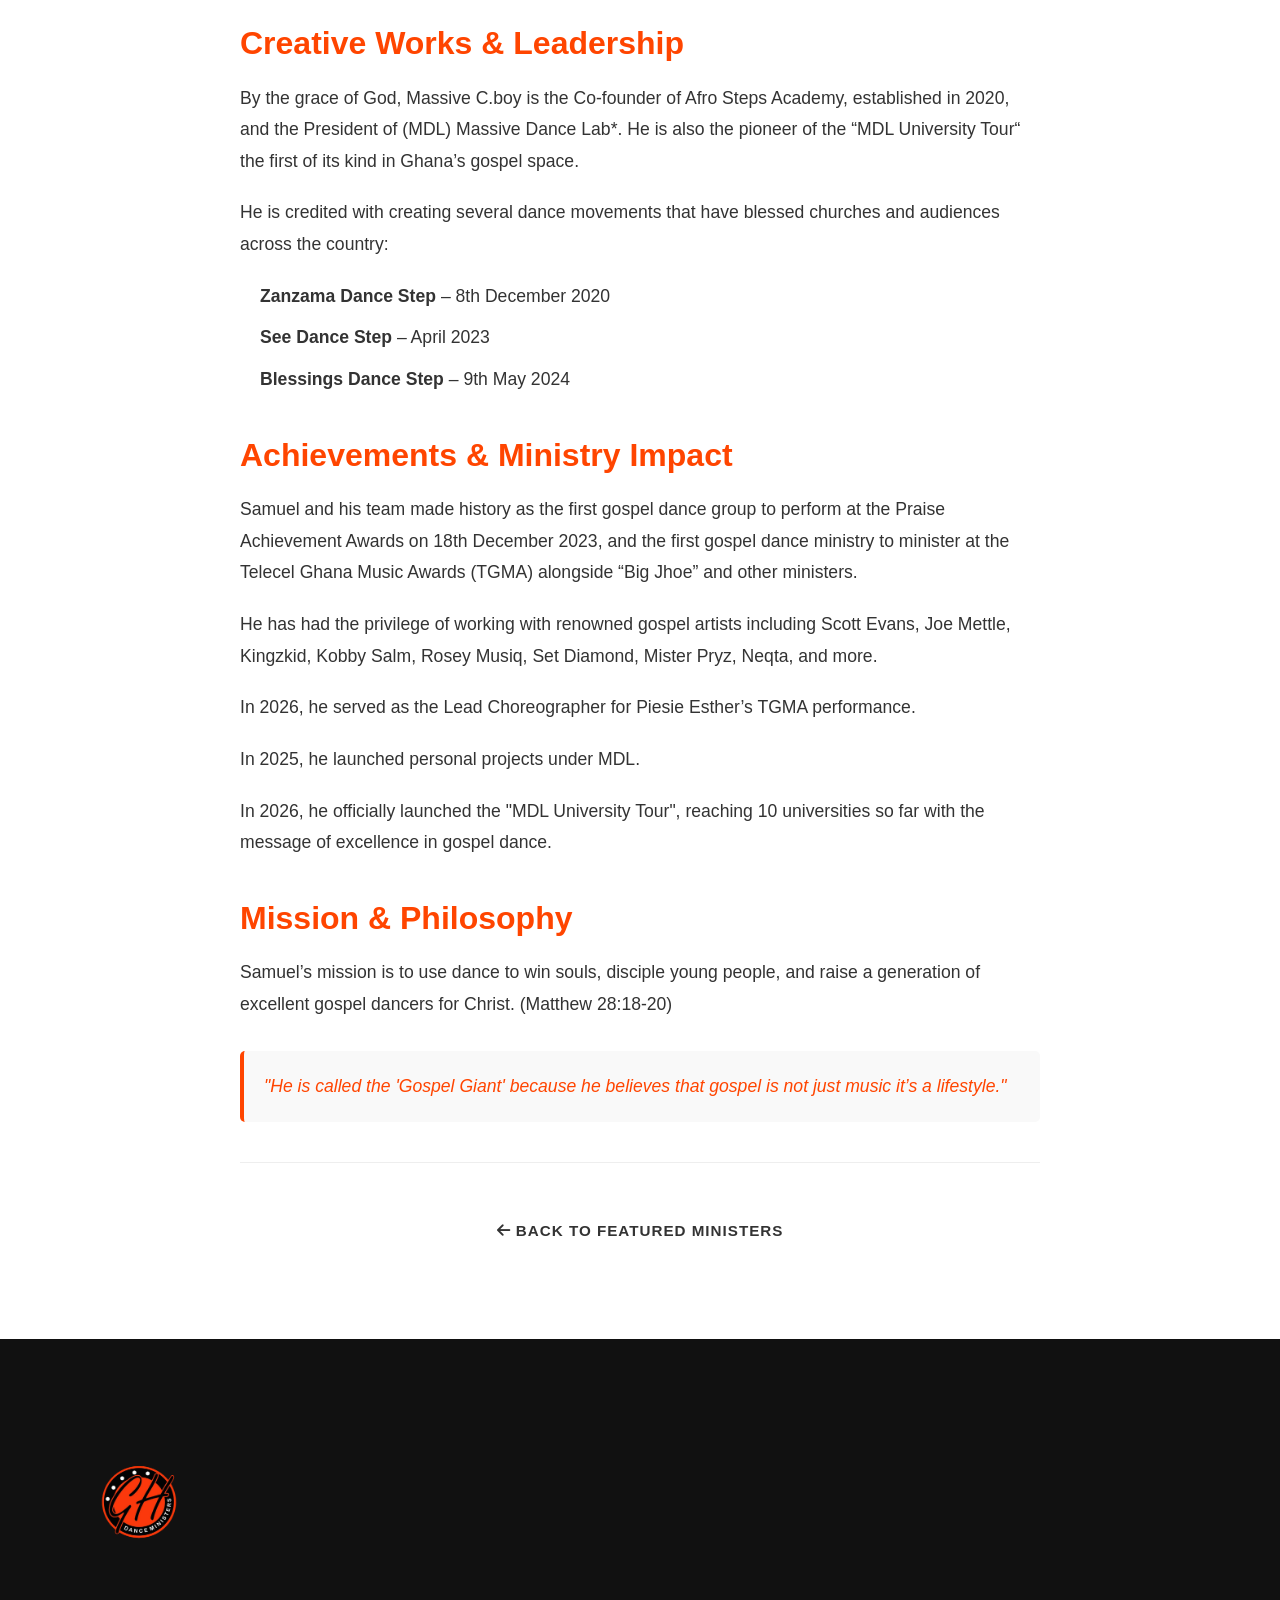
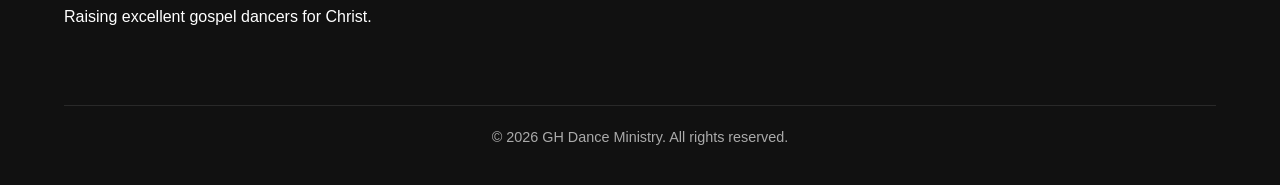
==== commit 9d9bf5b6: "Update formatting for C.Boy image and change source to cboy.jpg" ====
--- a/c-boy.html
+++ b/c-boy.html
@@ -123,7 +123,7 @@
         <div class="container">
             <div class="article-body">
                 <div class="profile-img-container">
-                    <img src="president.jpg" alt="Massive C.Boy Profile">
+                    <img src="cboy.jpg" alt="Massive C.Boy Profile" style="max-width: 100%; height: auto; border-radius: 10px; box-shadow: 0 10px 30px rgba(0,0,0,0.1); object-fit: cover; max-height: 600px; width: 100%;">
                 </div>
 
                 <h2>Biography</h2>
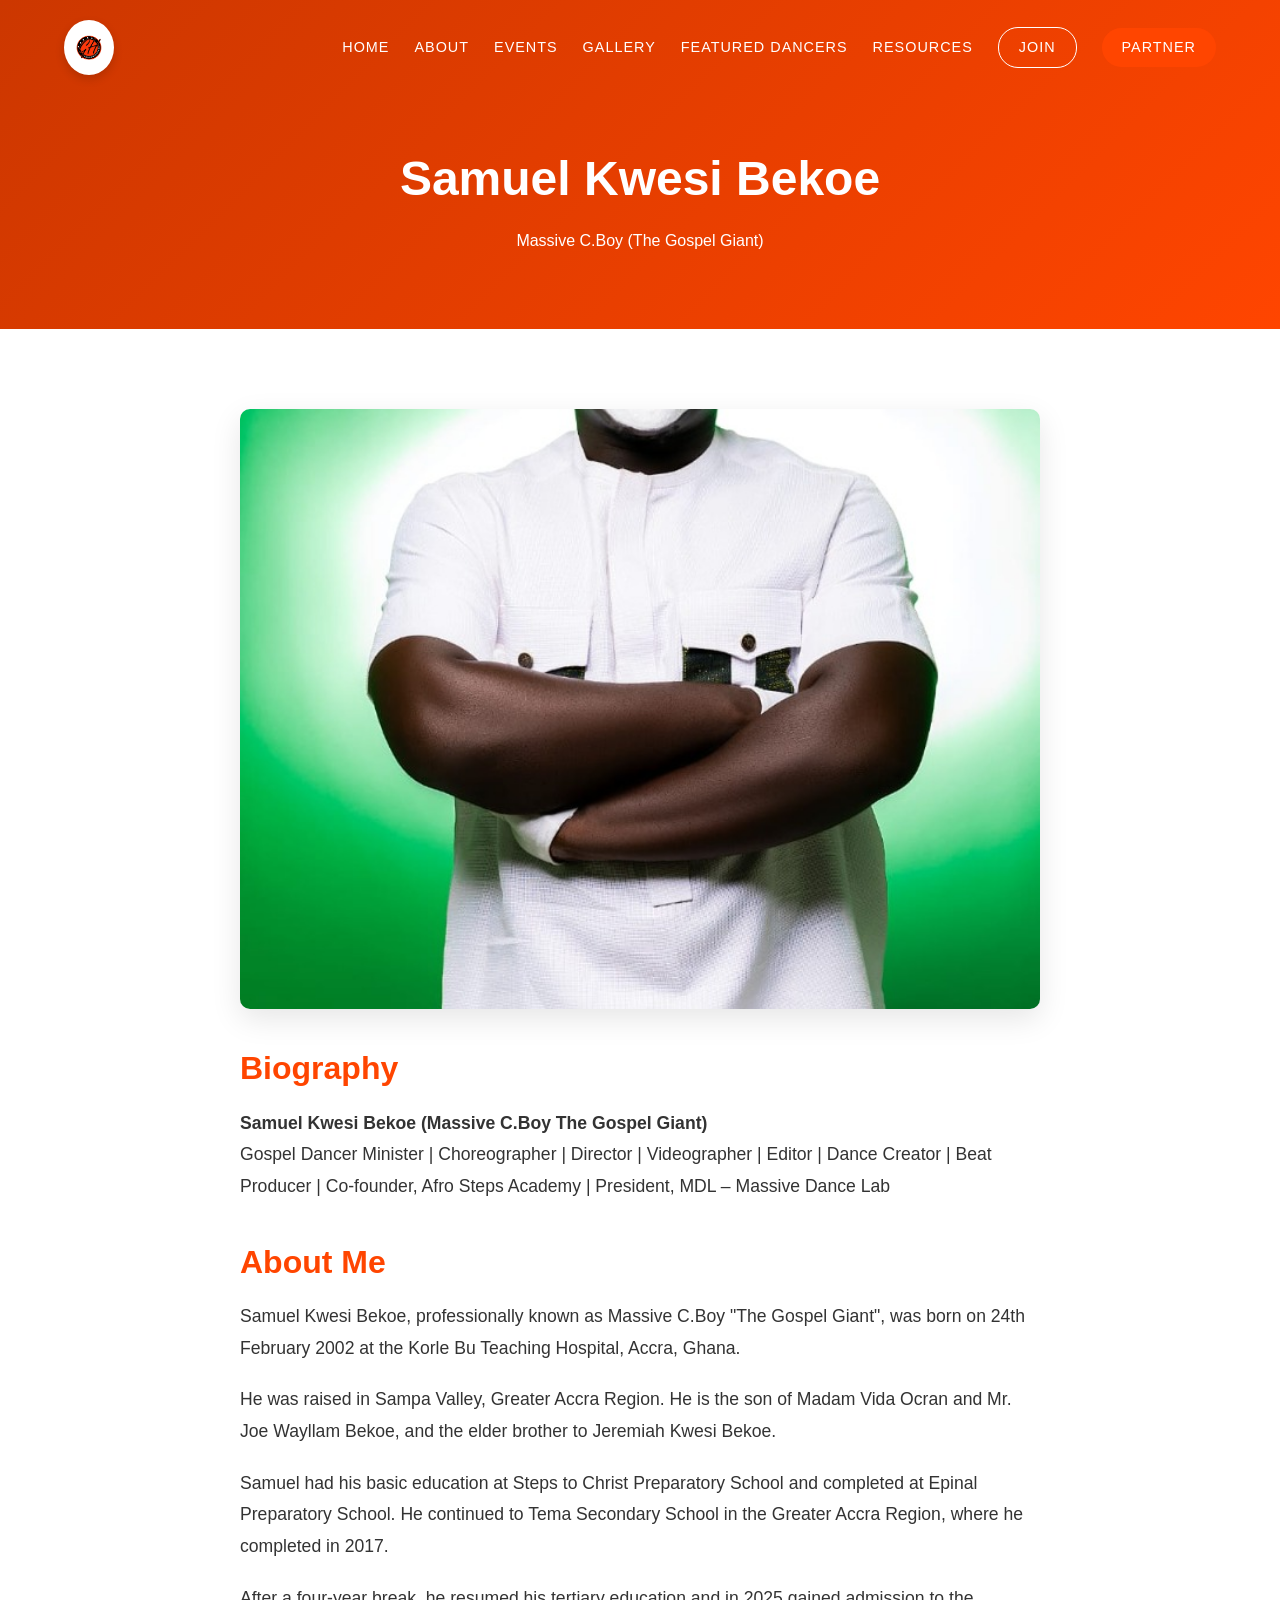
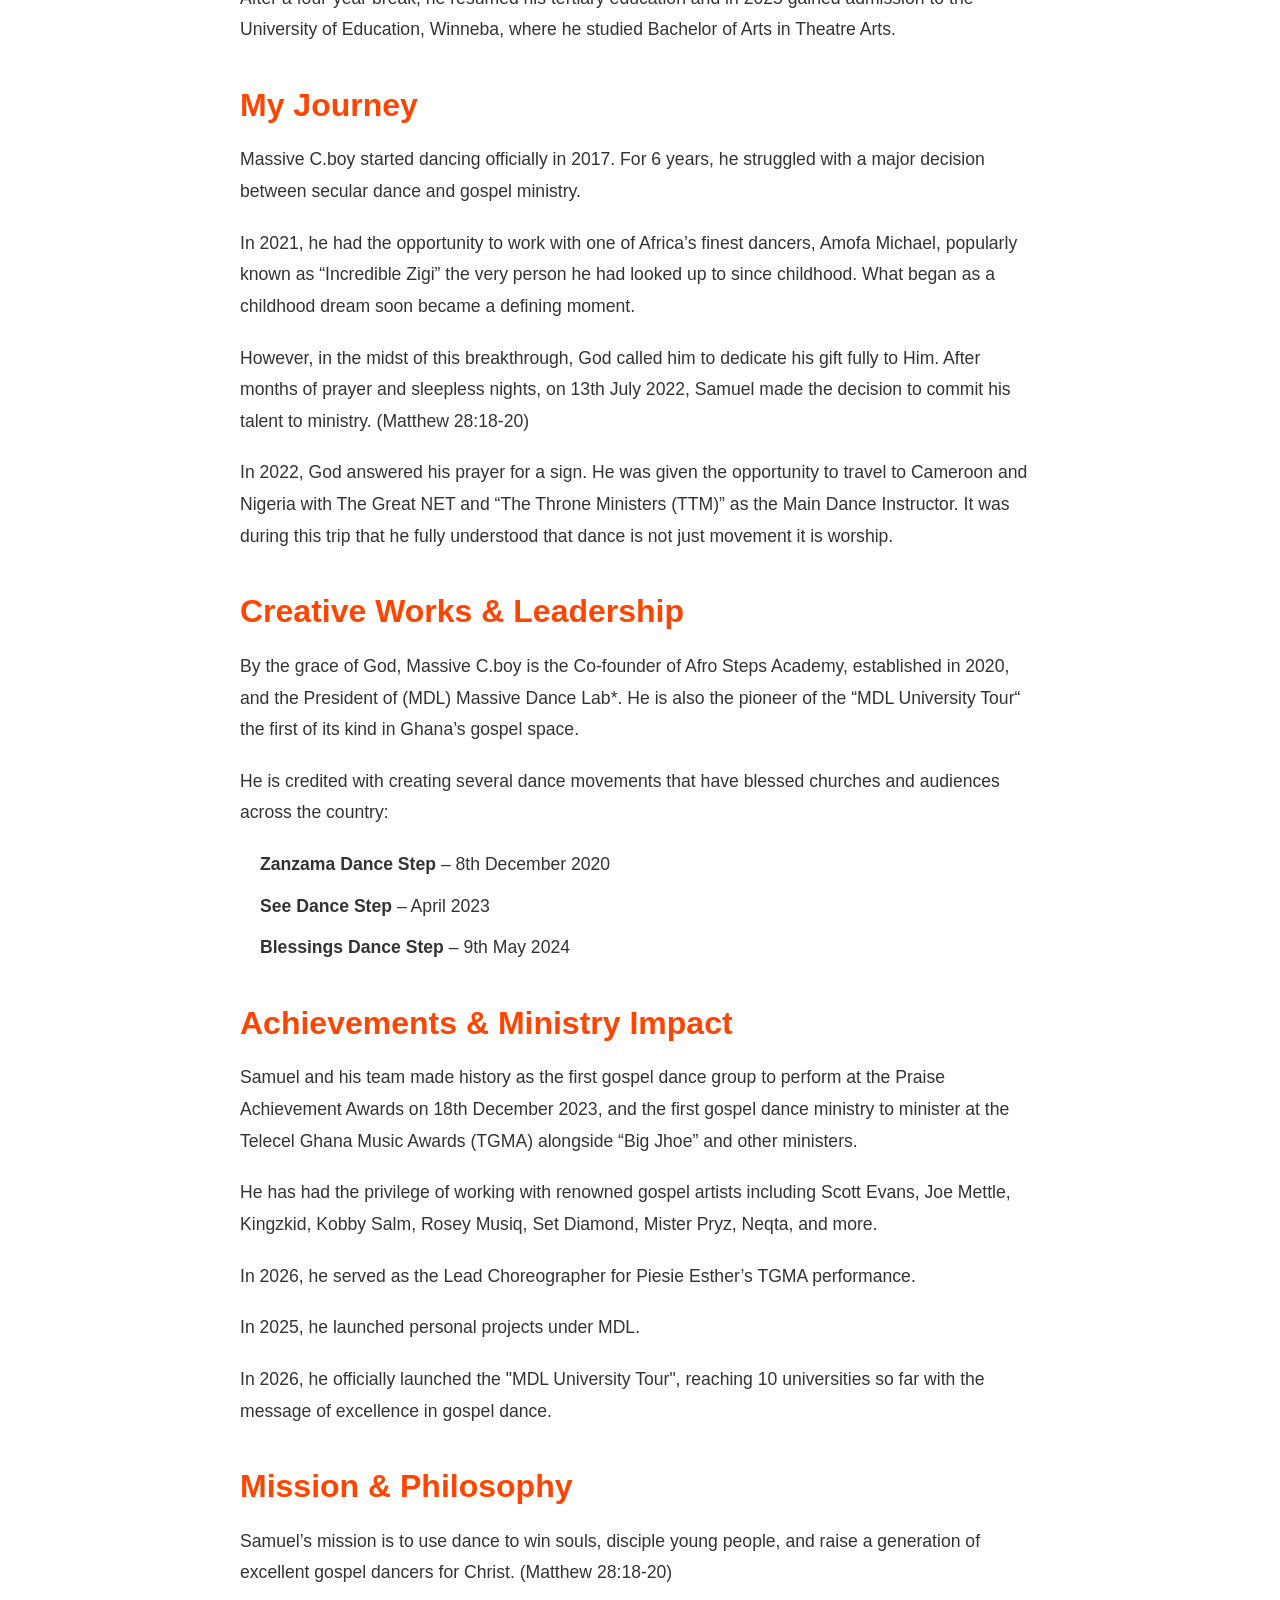
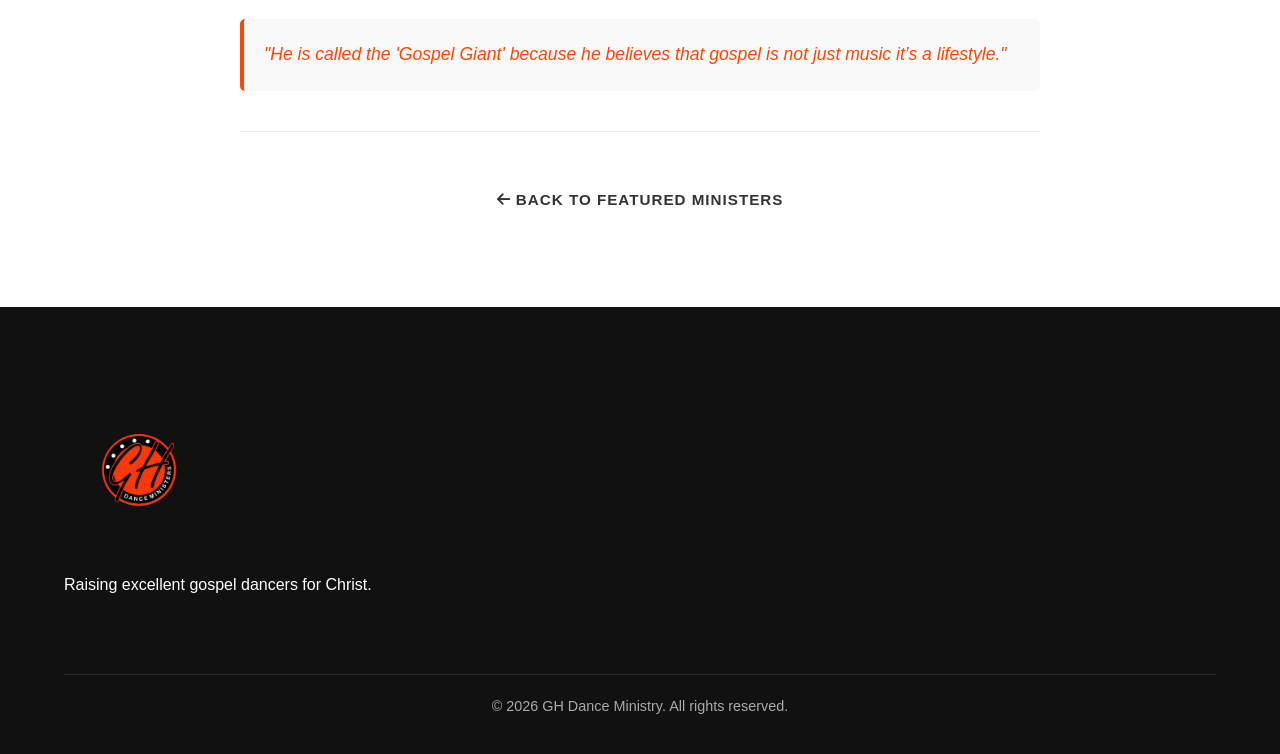
==== commit 7666c9e3: "Revert missing cboy.jpg back to president.jpg" ====
--- a/c-boy.html
+++ b/c-boy.html
@@ -123,7 +123,7 @@
         <div class="container">
             <div class="article-body">
                 <div class="profile-img-container">
-                    <img src="cboy.jpg" alt="Massive C.Boy Profile" style="max-width: 100%; height: auto; border-radius: 10px; box-shadow: 0 10px 30px rgba(0,0,0,0.1); object-fit: cover; max-height: 600px; width: 100%;">
+                    <img src="president.jpg" alt="Massive C.Boy Profile" style="max-width: 100%; height: auto; border-radius: 10px; box-shadow: 0 10px 30px rgba(0,0,0,0.1); object-fit: cover; max-height: 600px; width: 100%;">
                 </div>
 
                 <h2>Biography</h2>
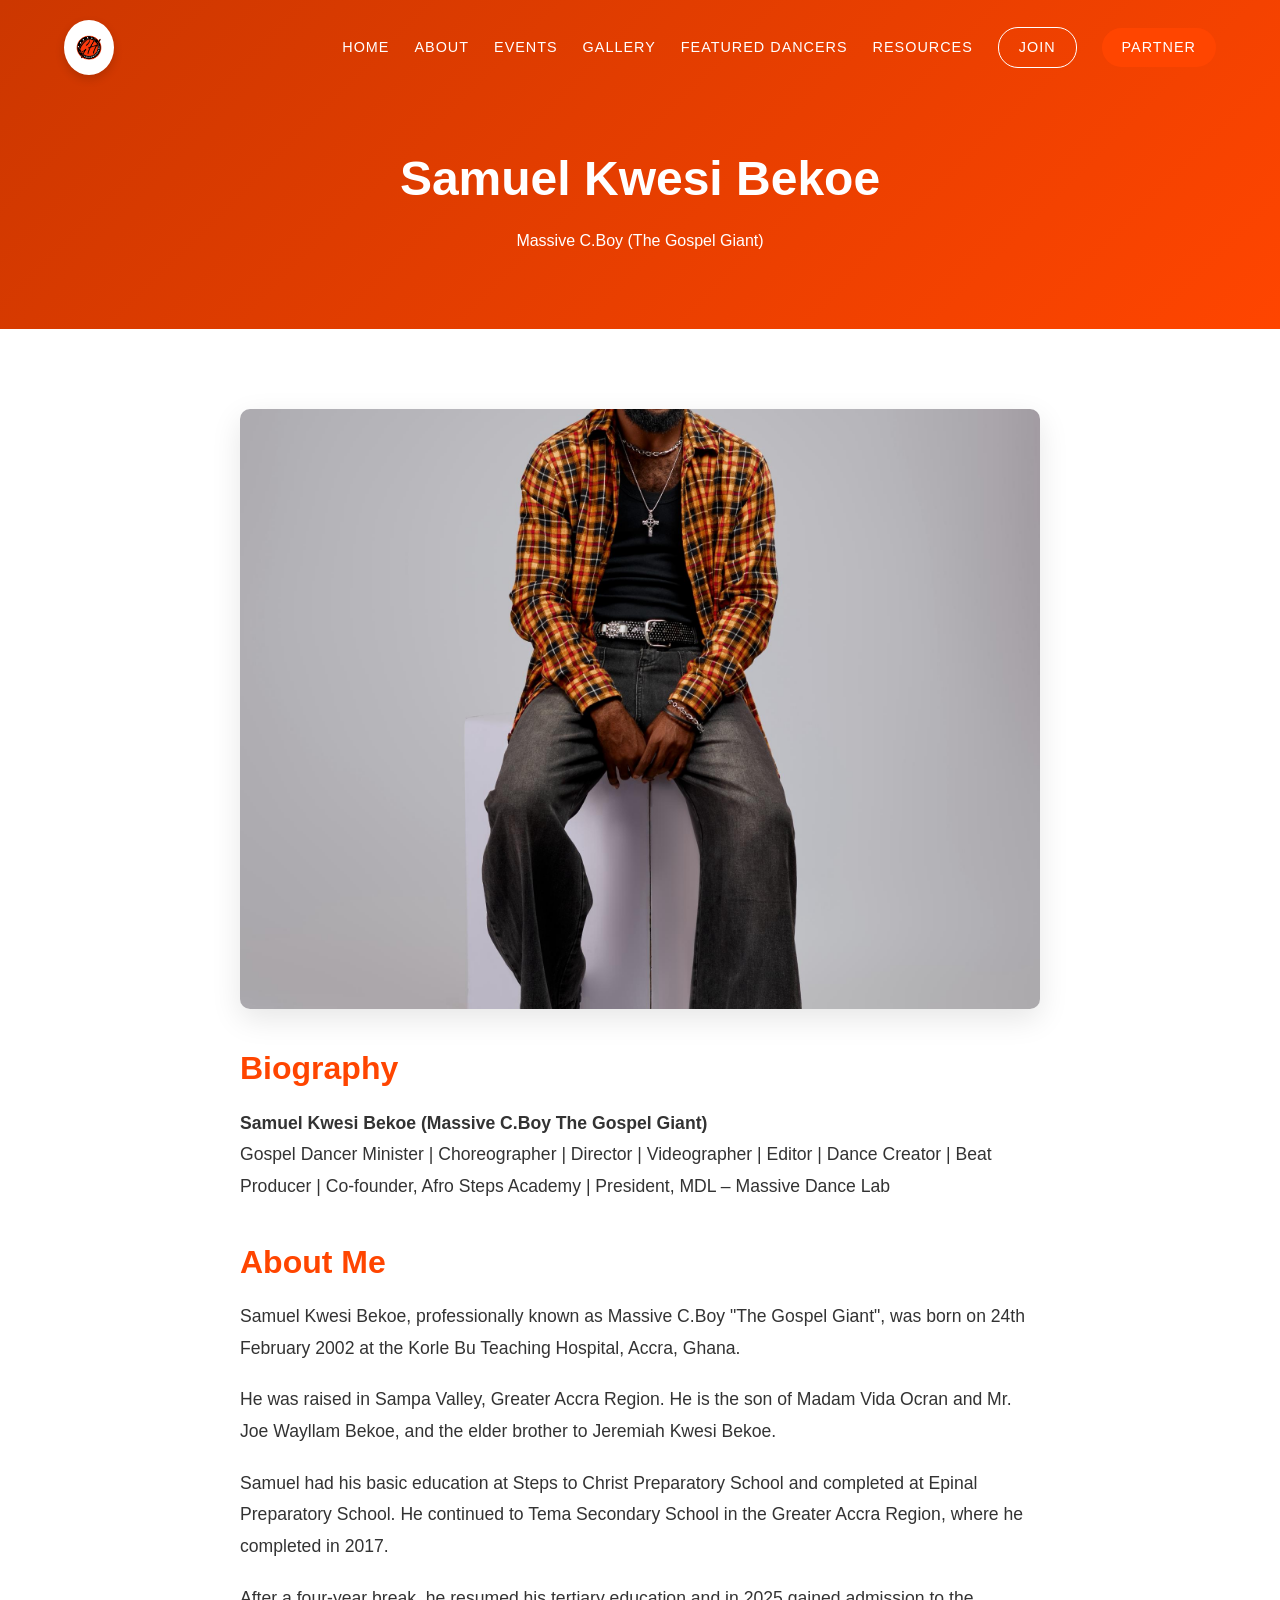
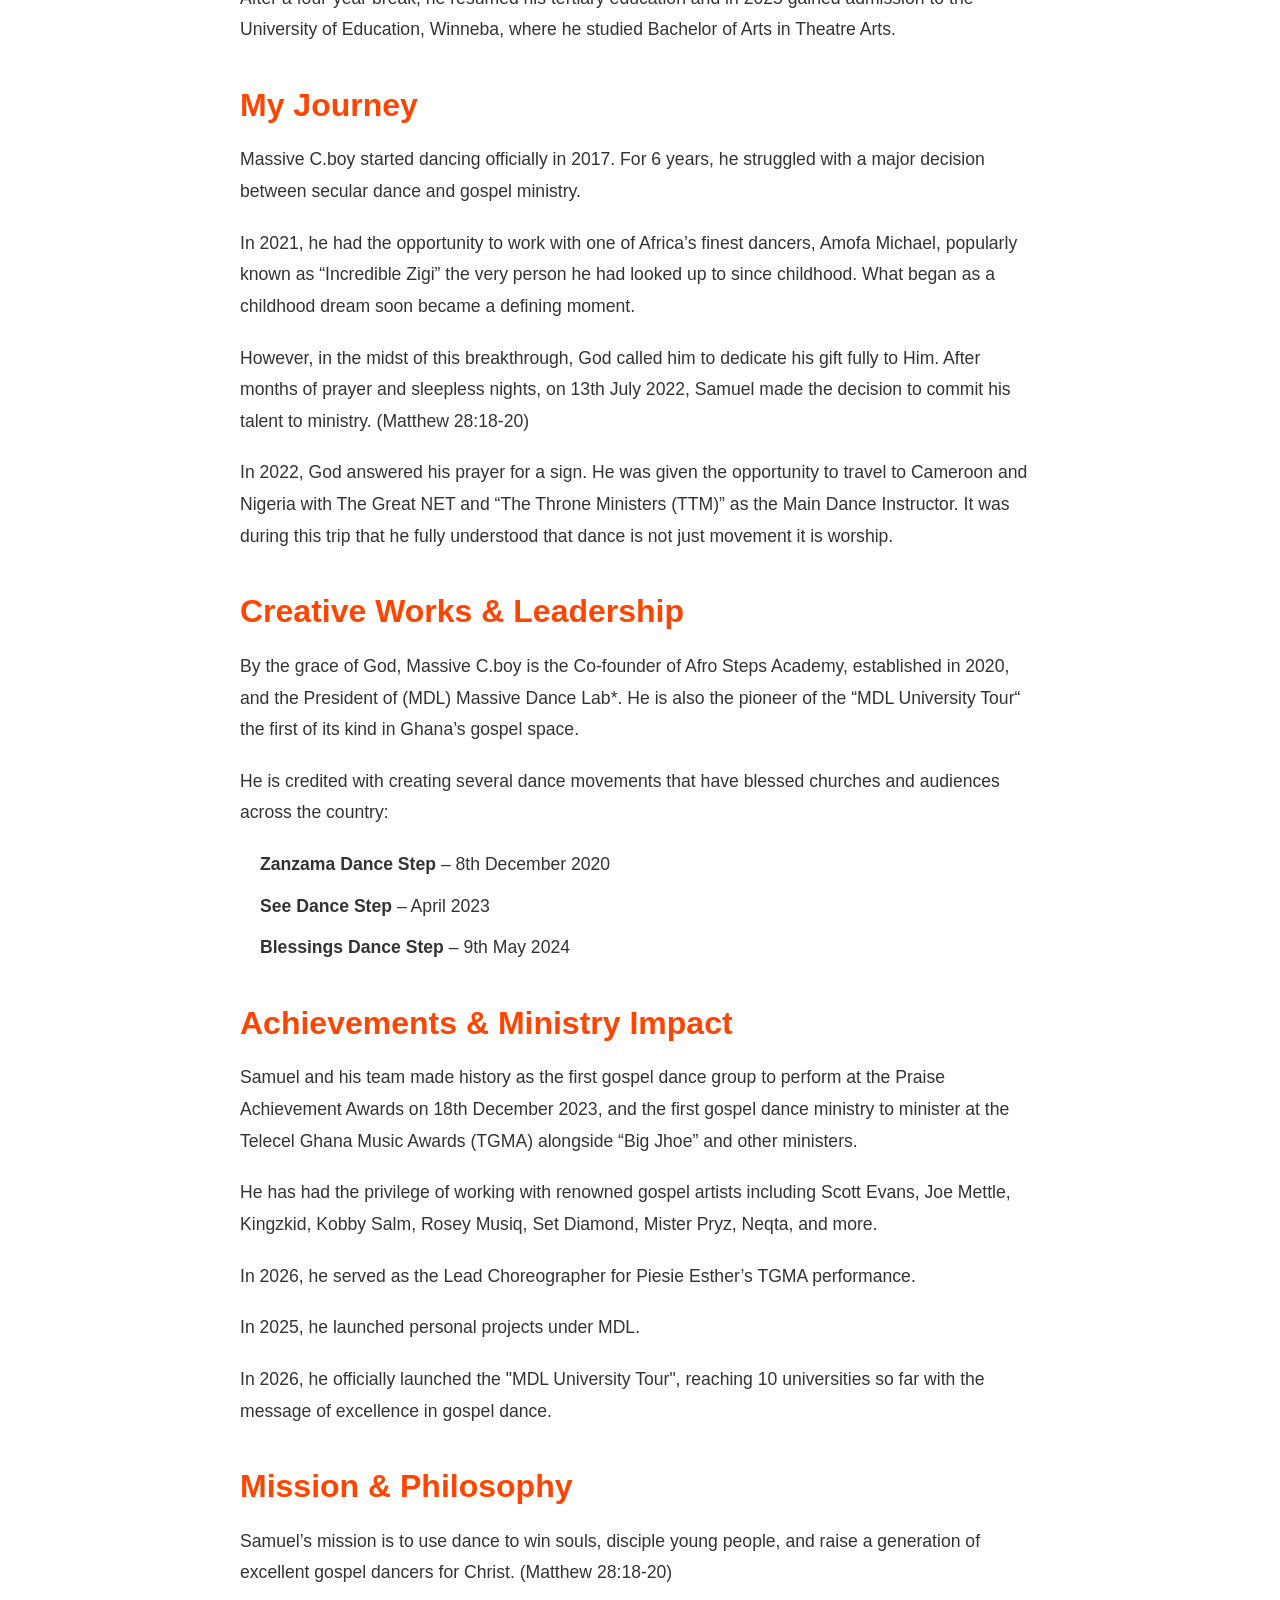
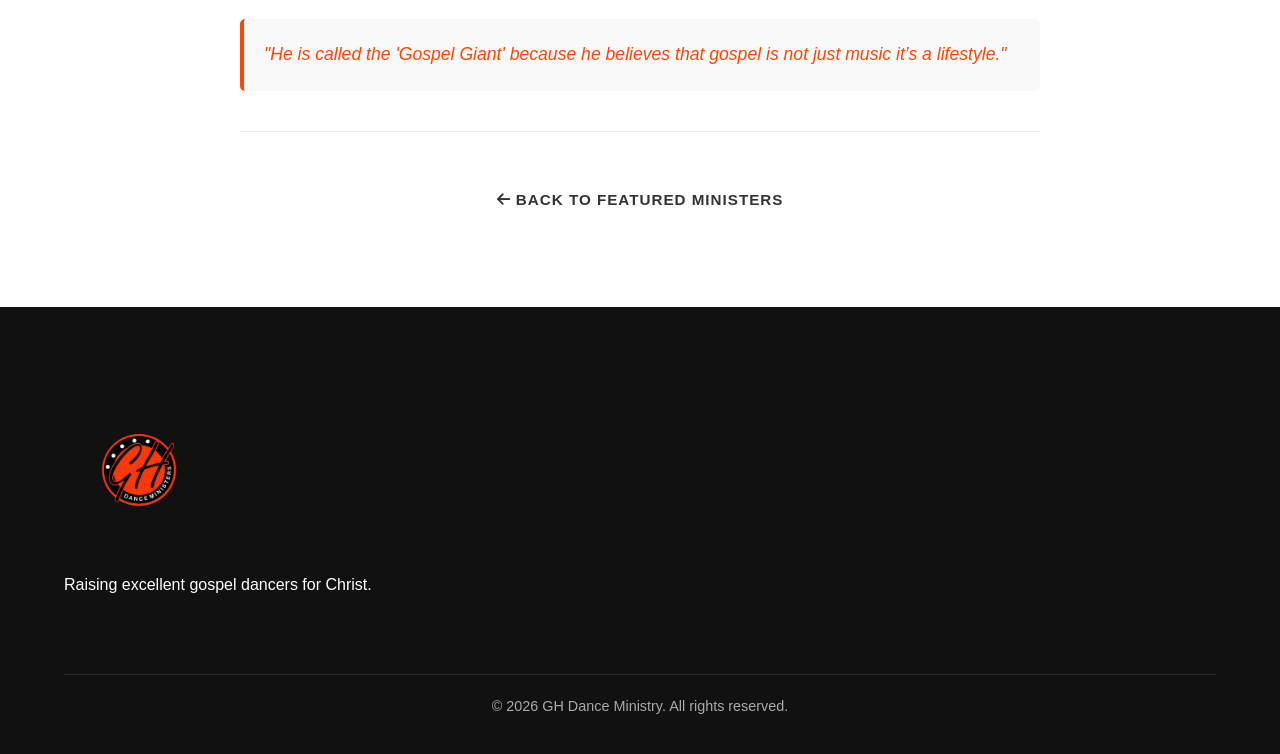
==== commit 3d79be43: "Update Massive C.Boy to use cboi.JPG" ====
--- a/c-boy.html
+++ b/c-boy.html
@@ -123,7 +123,7 @@
         <div class="container">
             <div class="article-body">
                 <div class="profile-img-container">
-                    <img src="president.jpg" alt="Massive C.Boy Profile" style="max-width: 100%; height: auto; border-radius: 10px; box-shadow: 0 10px 30px rgba(0,0,0,0.1); object-fit: cover; max-height: 600px; width: 100%;">
+                    <img src="cboi.JPG" alt="Massive C.Boy Profile" style="max-width: 100%; height: auto; border-radius: 10px; box-shadow: 0 10px 30px rgba(0,0,0,0.1); object-fit: cover; max-height: 600px; width: 100%;">
                 </div>
 
                 <h2>Biography</h2>
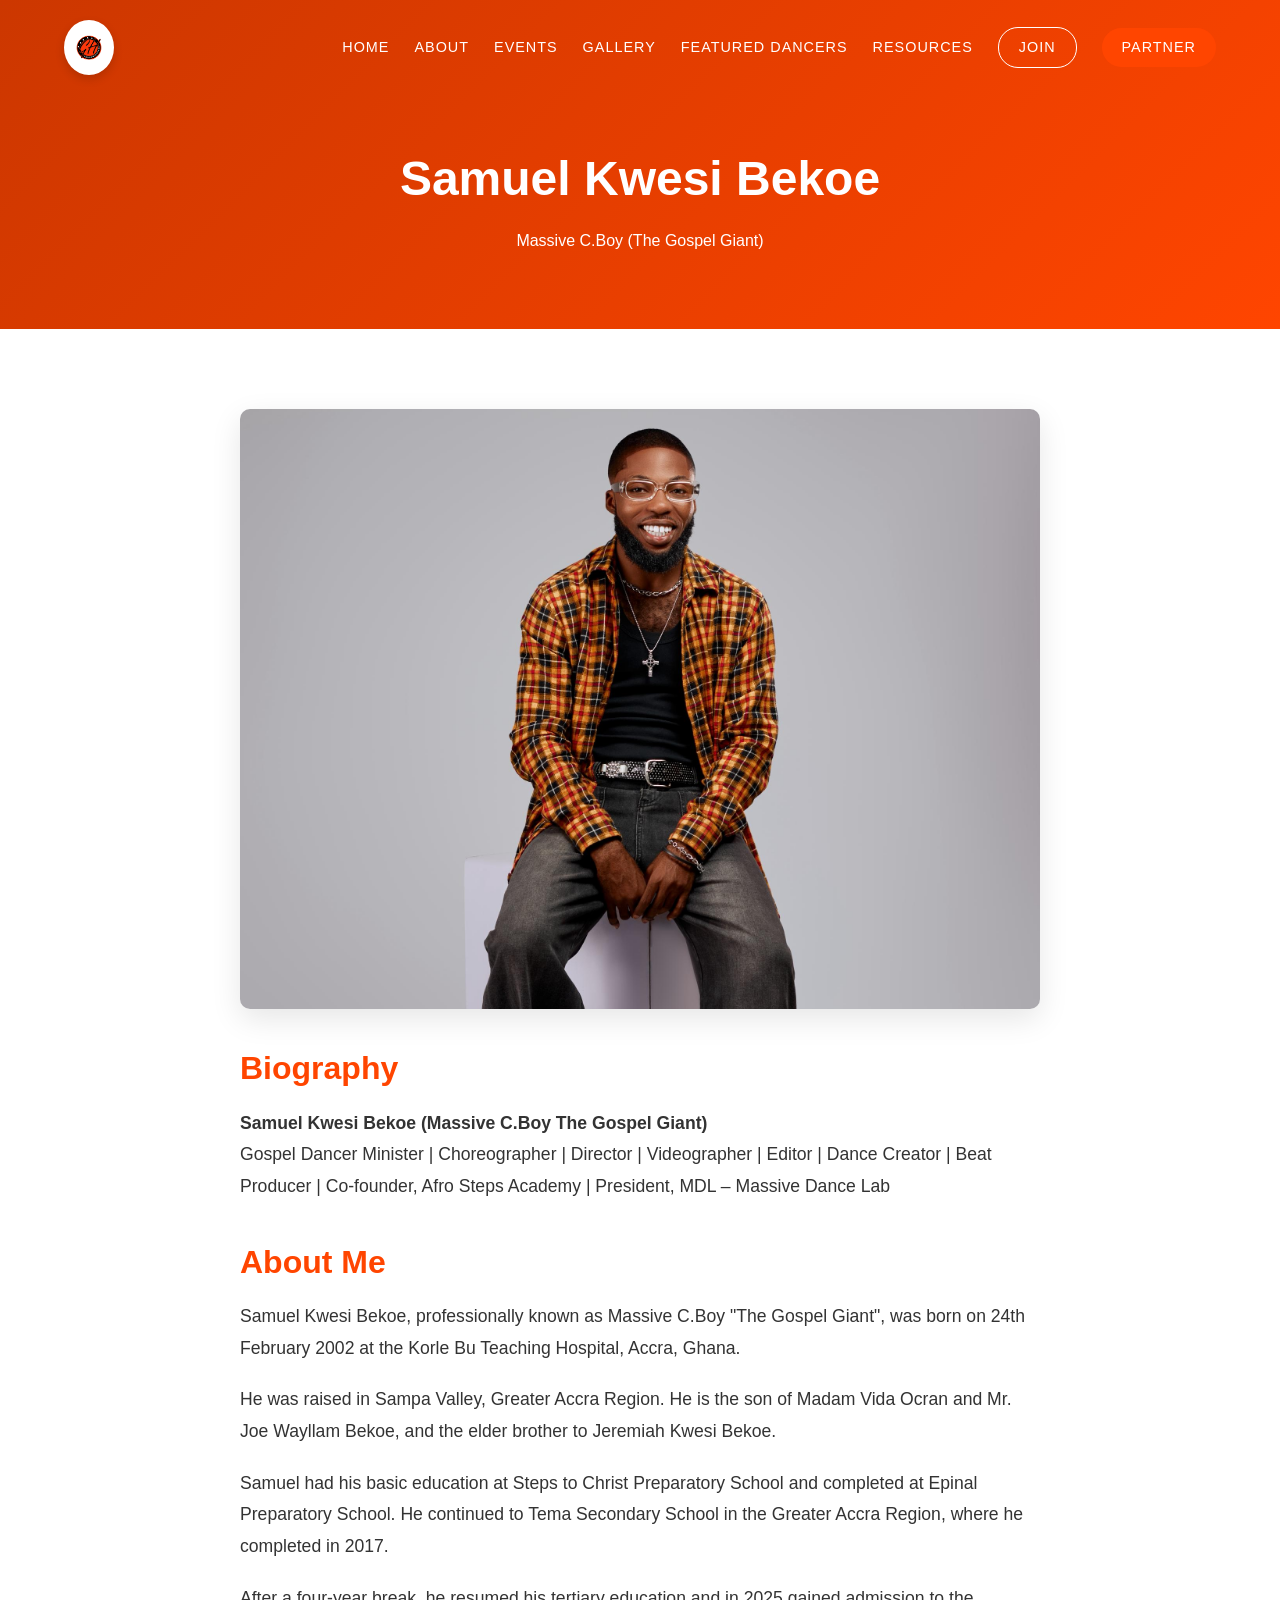
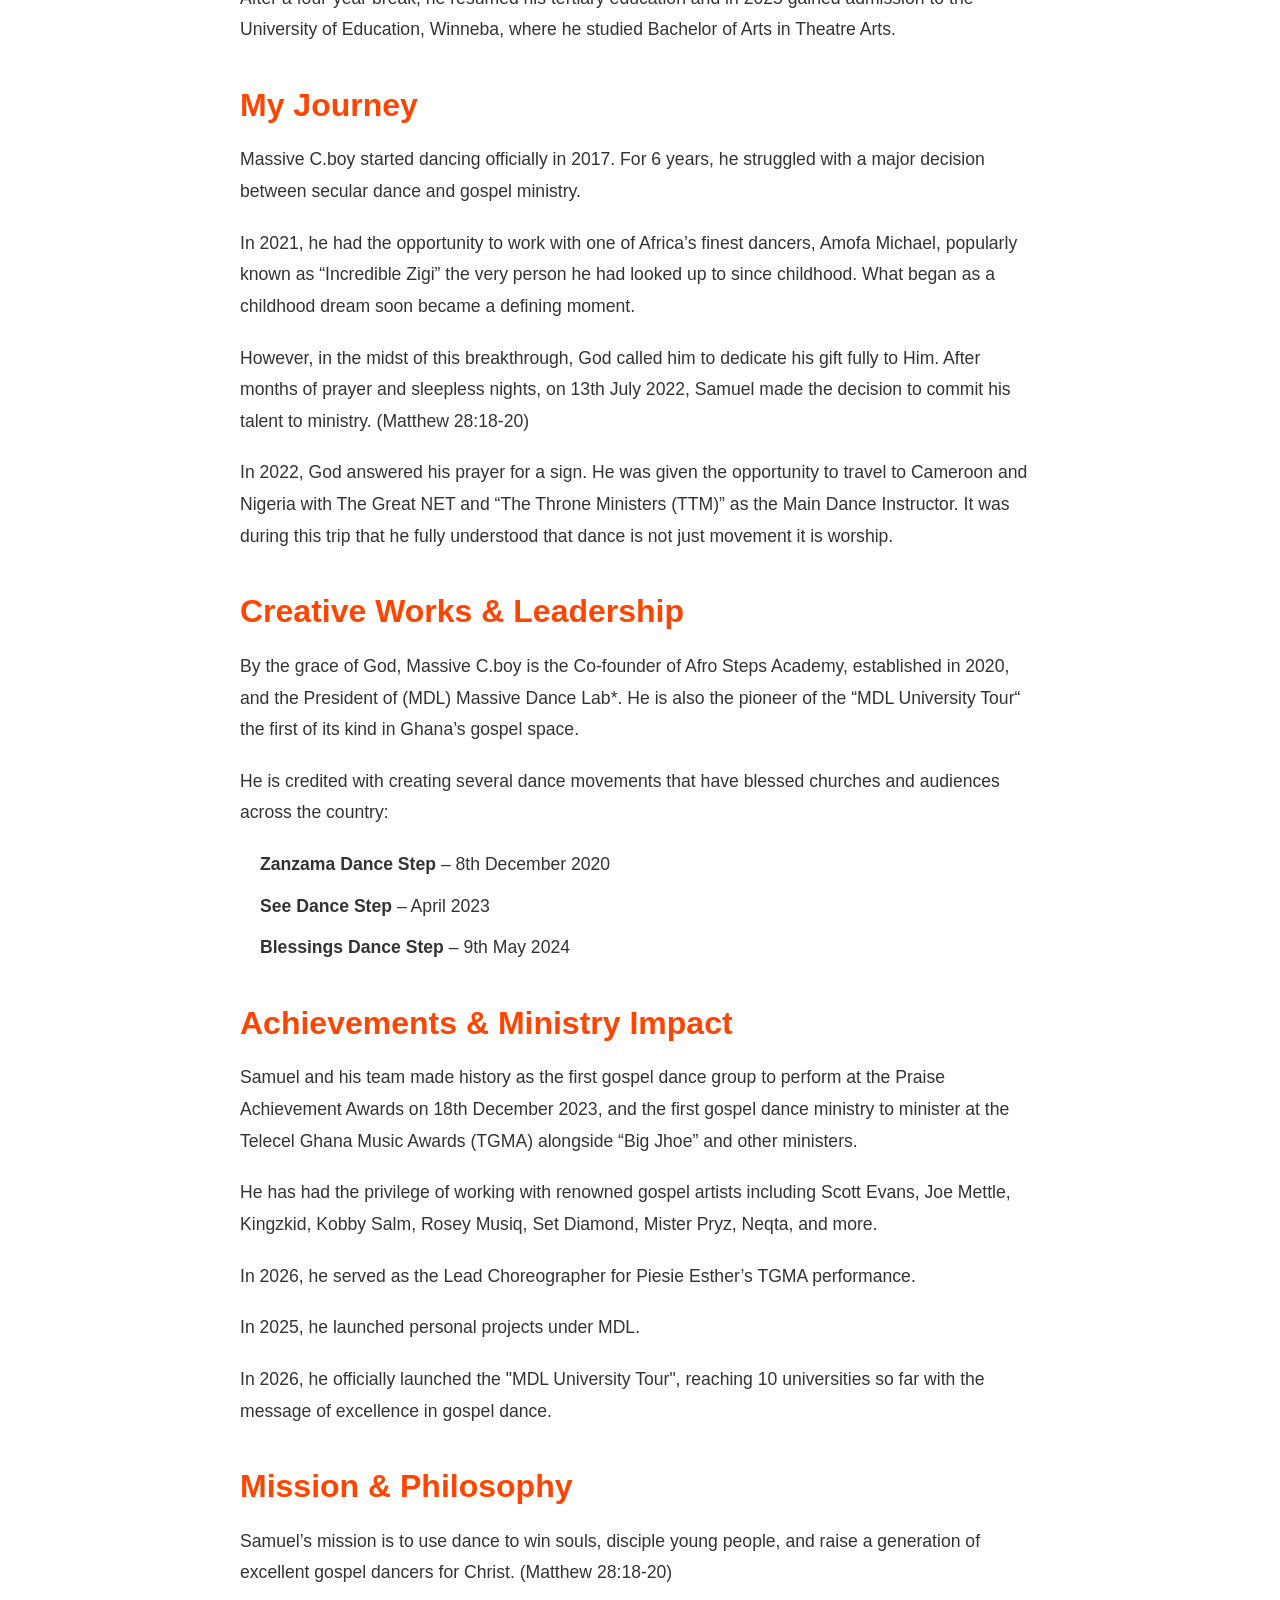
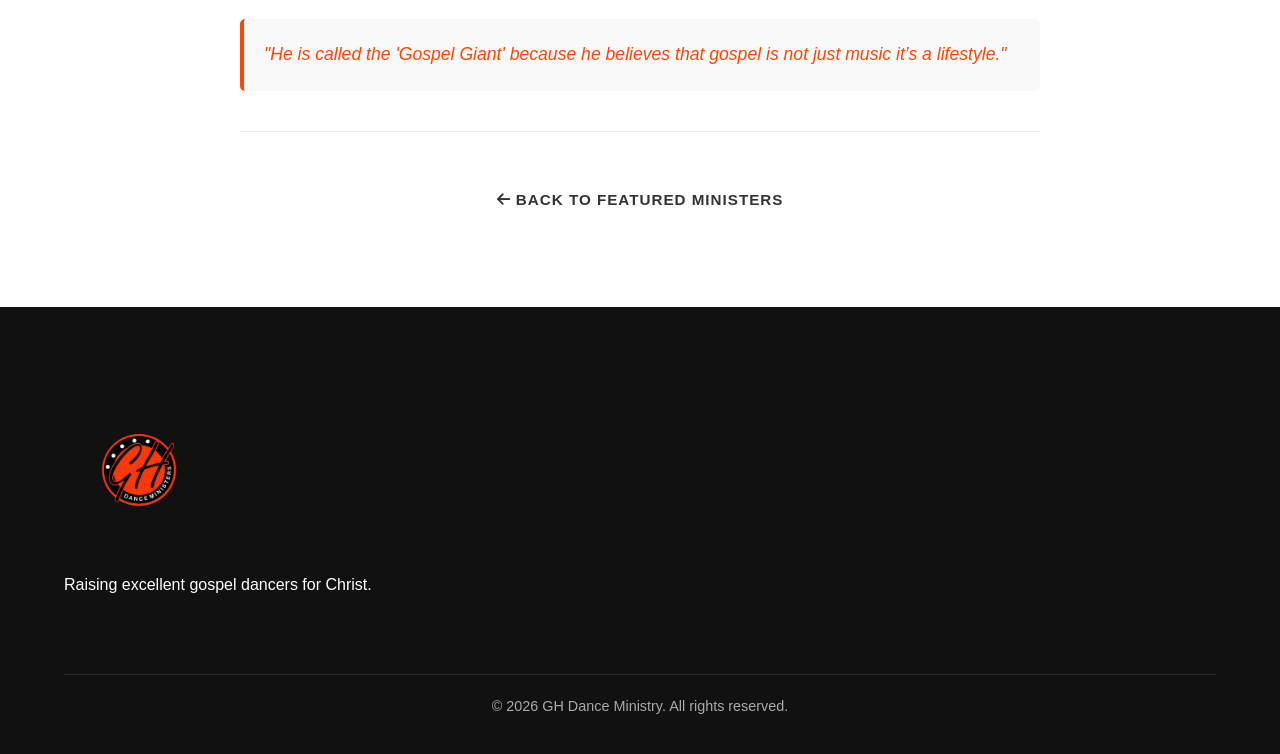
==== commit 0143495d: "Adjust object position for C.Boy image on bio page" ====
--- a/c-boy.html
+++ b/c-boy.html
@@ -123,7 +123,7 @@
         <div class="container">
             <div class="article-body">
                 <div class="profile-img-container">
-                    <img src="cboi.JPG" alt="Massive C.Boy Profile" style="max-width: 100%; height: auto; border-radius: 10px; box-shadow: 0 10px 30px rgba(0,0,0,0.1); object-fit: cover; max-height: 600px; width: 100%;">
+                    <img src="cboi.JPG" alt="Massive C.Boy Profile" style="max-width: 100%; height: auto; border-radius: 10px; box-shadow: 0 10px 30px rgba(0,0,0,0.1); object-fit: cover; object-position: center 15%; max-height: 600px; width: 100%;">
                 </div>
 
                 <h2>Biography</h2>
